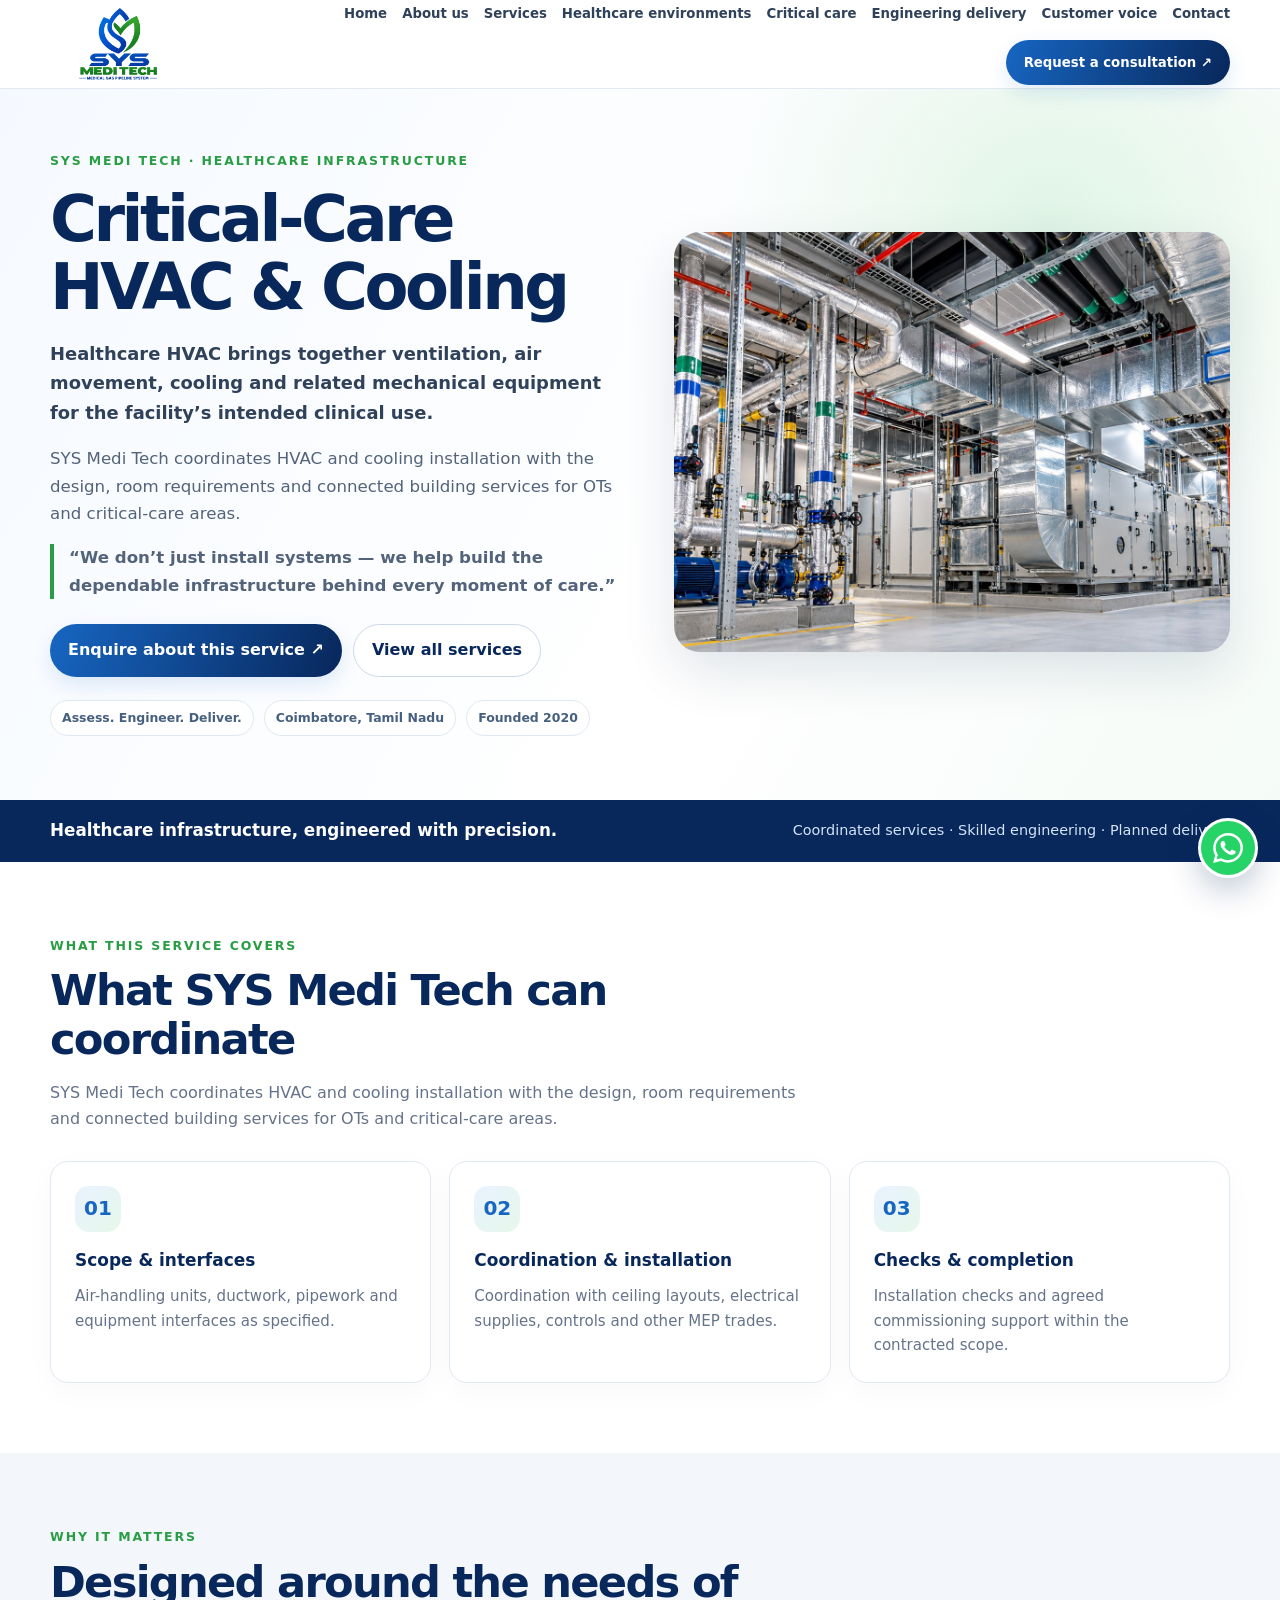
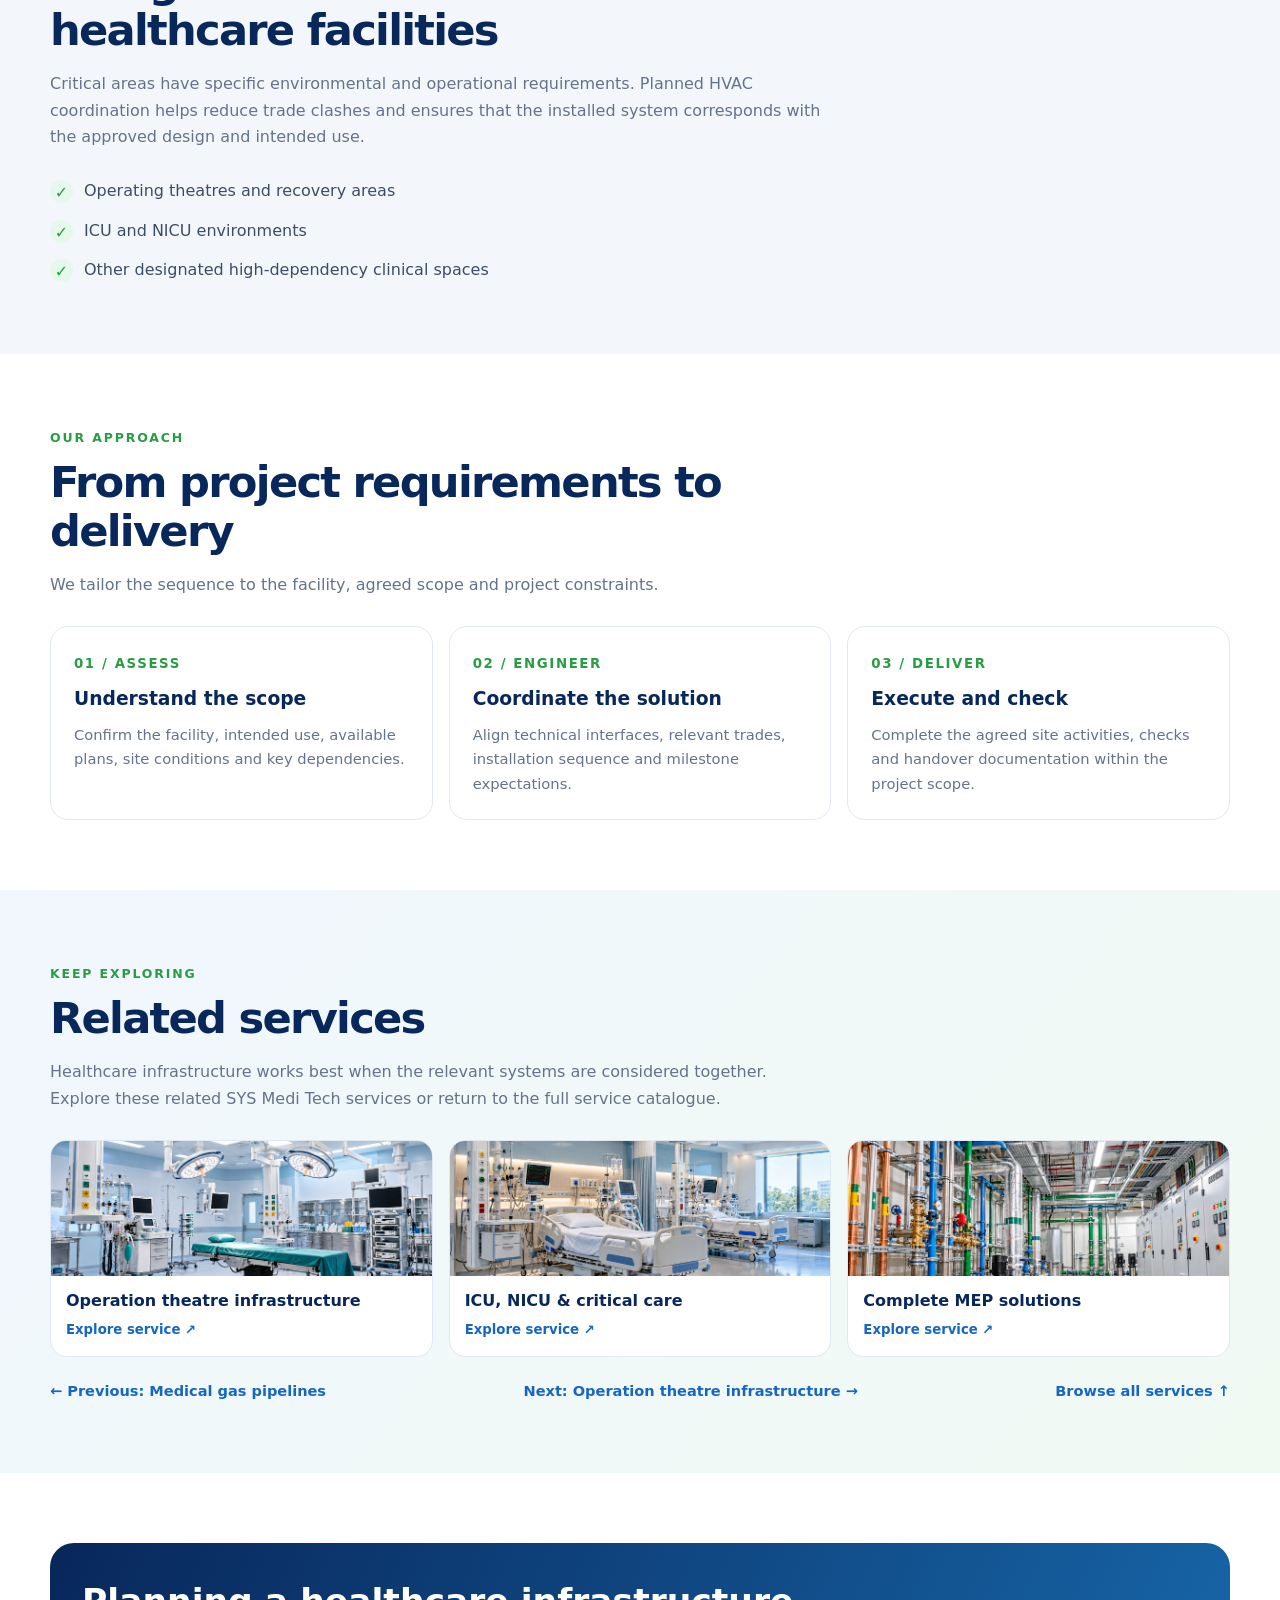
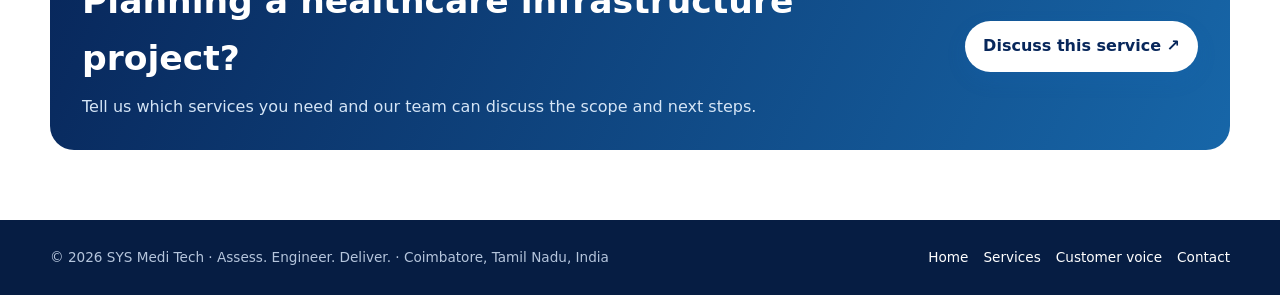
==== critical-care-hvac.html @ a8318d57 "updated the code" ====
<!doctype html>
<html lang="en"><head><meta charset="utf-8"><meta name="viewport" content="width=device-width,initial-scale=1"><meta name="theme-color" content="#08275b"><meta name="description" content="Healthcare HVAC brings together ventilation, air movement, cooling and related mechanical equipment for the facility’s intended clinical use. SYS Medi Tech healthcare infrastructure engineering in Coimbatore, Tamil Nadu."><title>Critical-Care HVAC &amp; Cooling | SYS Medi Tech</title><link rel="stylesheet" href="assets/detail.css"></head><body>
<header class="header"><div class="container nav"><a class="brand" href="index.html#home" aria-label="SYS Medi Tech homepage"><img src="assets/sys-medi-tech-logo.png" alt="SYS Medi Tech — Medical Gas Pipeline System"></a><button class="menu-btn" id="menuBtn" aria-label="Open navigation" aria-expanded="false">☰</button><nav class="navlinks" id="navLinks" aria-label="Main navigation"><a href="index.html#home">Home</a><a href="index.html#about">About us</a><a href="index.html#services">Services</a><a href="healthcare-environments.html">Healthcare environments</a><a href="critical-care.html">Critical care</a><a href="engineering-delivery.html">Engineering delivery</a><a href="index.html#testimonials">Customer voice</a><a href="index.html#contact">Contact</a><a class="btn" href="index.html?service=Critical-Care%20HVAC%20%26%20Cooling#contact">Request a consultation ↗</a></nav></div></header>
<main><section class="hero"><div class="container hero-grid"><div><span class="eyebrow">SYS Medi Tech · Healthcare infrastructure</span><h1>Critical-Care HVAC &amp; Cooling</h1><p class="lead">Healthcare HVAC brings together ventilation, air movement, cooling and related mechanical equipment for the facility’s intended clinical use.</p><p>SYS Medi Tech coordinates HVAC and cooling installation with the design, room requirements and connected building services for OTs and critical-care areas.</p><p class="tagline">“We don’t just install systems — we help build the dependable infrastructure behind every moment of care.”</p><div class="hero-actions"><a class="btn" href="index.html?service=Critical-Care%20HVAC%20%26%20Cooling#contact">Enquire about this service ↗</a><a class="btn alt" href="index.html#services">View all services</a></div><div class="proof-line"><span>Assess. Engineer. Deliver.</span><span>Coimbatore, Tamil Nadu</span><span>Founded 2020</span></div></div><div><img class="hero-photo" src="assets/hvac-plant.jpg" alt="Hospital air-handling equipment, insulated ductwork, colour-coded pipes and utility pumps" fetchpriority="high"></div></div></section>
<div class="stripe"><div class="container stripe-inner"><strong>Healthcare infrastructure, engineered with precision.</strong><span>Coordinated services · Skilled engineering · Planned delivery</span></div></div>
<section><div class="container"><div class="section-head"><span class="eyebrow">What this service covers</span><h2>What SYS Medi Tech can coordinate</h2><p>SYS Medi Tech coordinates HVAC and cooling installation with the design, room requirements and connected building services for OTs and critical-care areas.</p></div><div class="detail-grid"><article class="detail-card"><div class="icon">01</div><h3>Scope &amp; interfaces</h3><p>Air-handling units, ductwork, pipework and equipment interfaces as specified.</p></article><article class="detail-card"><div class="icon">02</div><h3>Coordination &amp; installation</h3><p>Coordination with ceiling layouts, electrical supplies, controls and other MEP trades.</p></article><article class="detail-card"><div class="icon">03</div><h3>Checks &amp; completion</h3><p>Installation checks and agreed commissioning support within the contracted scope.</p></article></div></div></section>
<section class="pale"><div class="container"><div class="section-head"><span class="eyebrow">Why it matters</span><h2>Designed around the needs of healthcare facilities</h2><p>Critical areas have specific environmental and operational requirements. Planned HVAC coordination helps reduce trade clashes and ensures that the installed system corresponds with the approved design and intended use.</p></div><ul class="tick-list"><li>Operating theatres and recovery areas</li><li>ICU and NICU environments</li><li>Other designated high-dependency clinical spaces</li></ul></div></section>
<section><div class="container"><div class="section-head"><span class="eyebrow">Our approach</span><h2>From project requirements to delivery</h2><p>We tailor the sequence to the facility, agreed scope and project constraints.</p></div><div class="steps"><article class="step"><small>01 / ASSESS</small><h3>Understand the scope</h3><p>Confirm the facility, intended use, available plans, site conditions and key dependencies.</p></article><article class="step"><small>02 / ENGINEER</small><h3>Coordinate the solution</h3><p>Align technical interfaces, relevant trades, installation sequence and milestone expectations.</p></article><article class="step"><small>03 / DELIVER</small><h3>Execute and check</h3><p>Complete the agreed site activities, checks and handover documentation within the project scope.</p></article></div></div></section>
<section class="related"><div class="container"><div class="section-head"><span class="eyebrow">Keep exploring</span><h2>Related services</h2><p class="related-intro">Healthcare infrastructure works best when the relevant systems are considered together. Explore these related SYS Medi Tech services or return to the full service catalogue.</p></div><div class="related-grid"><a class="related-card" href="operation-theatre-infrastructure.html"><img src="assets/operating-theatre.jpg" alt="Modern operating theatre with surgical lights, clinical equipment and service pendants" loading="lazy"><div class="related-copy"><strong>Operation theatre infrastructure</strong><span>Explore service ↗</span></div></a><a class="related-card" href="icu-nicu-critical-care.html"><img src="assets/icu-nicu.jpg" alt="Modern intensive care room with beds, monitoring equipment and integrated utility services" loading="lazy"><div class="related-copy"><strong>ICU, NICU &amp; critical care</strong><span>Explore service ↗</span></div></a><a class="related-card" href="mep-solutions.html"><img src="assets/mep-engineering.jpg" alt="Healthcare mechanical electrical and plumbing services with cable trays, panels and pipework" loading="lazy"><div class="related-copy"><strong>Complete MEP solutions</strong><span>Explore service ↗</span></div></a></div><div class="service-pagination"><a href="medical-gas-pipeline.html">← Previous: Medical gas pipelines</a><a href="operation-theatre-infrastructure.html">Next: Operation theatre infrastructure →</a><a href="index.html#services">Browse all services ↑</a></div></div></section>
<section><div class="container"><div class="cta"><div><h2>Planning a healthcare infrastructure project?</h2><p>Tell us which services you need and our team can discuss the scope and next steps.</p></div><a class="btn" href="index.html?service=Critical-Care%20HVAC%20%26%20Cooling#contact">Discuss this service ↗</a></div></div></section></main>
<footer><div class="container footer-inner"><span>© <span id="year"></span> SYS Medi Tech · Assess. Engineer. Deliver. · Coimbatore, Tamil Nadu, India</span><div class="footer-links"><a href="index.html#home">Home</a><a href="index.html#services">Services</a><a href="index.html#testimonials">Customer voice</a><a href="index.html#contact">Contact</a></div></div></footer>
<script>const menuBtn=document.getElementById('menuBtn'),navLinks=document.getElementById('navLinks');menuBtn.addEventListener('click',()=>{const open=navLinks.classList.toggle('open');menuBtn.setAttribute('aria-expanded',String(open));menuBtn.textContent=open?'✕':'☰';});navLinks.querySelectorAll('a').forEach(a=>a.addEventListener('click',()=>{navLinks.classList.remove('open');menuBtn.setAttribute('aria-expanded','false');menuBtn.textContent='☰';}));document.getElementById('year').textContent=new Date().getFullYear();</script>
<a class="whatsapp-float" href="https://wa.me/918870002787?text=Hello%20SYS%20Medi%20Tech%2C%20I%20would%20like%20to%20discuss%20a%20healthcare%20infrastructure%20project." target="_blank" rel="noopener noreferrer" aria-label="Chat with SYS Medi Tech on WhatsApp" title="Chat with SYS Medi Tech"><svg viewBox="0 0 24 24" aria-hidden="true"><path d="M20.52 3.48A11.82 11.82 0 0 0 12.06 0C5.5 0 .16 5.34.16 11.9c0 2.1.55 4.14 1.59 5.95L.06 24l6.34-1.66a11.9 11.9 0 0 0 5.66 1.44h.01c6.55 0 11.89-5.33 11.89-11.89a11.82 11.82 0 0 0-3.44-8.41ZM12.06 21.7h-.01a9.88 9.88 0 0 1-5.03-1.38l-.36-.21-3.76.98 1-3.66-.24-.37a9.85 9.85 0 0 1-1.51-5.26c0-5.46 4.44-9.9 9.91-9.9 2.64 0 5.12 1.03 6.99 2.9a9.85 9.85 0 0 1 2.89 7c0 5.45-4.44 9.9-9.88 9.9Zm5.43-7.41c-.3-.15-1.76-.87-2.03-.97-.27-.1-.47-.15-.67.15-.2.3-.77.97-.94 1.17-.18.2-.35.22-.65.07-.3-.15-1.25-.46-2.39-1.47-.88-.79-1.48-1.76-1.65-2.06-.18-.3-.02-.46.13-.61.13-.13.3-.35.45-.52.15-.18.2-.3.3-.5.1-.2.05-.37-.02-.52-.08-.15-.67-1.61-.92-2.21-.24-.58-.49-.5-.67-.51l-.57-.01c-.2 0-.52.07-.79.37-.28.3-1.04 1.02-1.04 2.48s1.06 2.88 1.21 3.08c.15.2 2.1 3.2 5.08 4.49.71.3 1.26.49 1.69.62.71.23 1.36.2 1.87.12.57-.08 1.76-.72 2.01-1.41.25-.7.25-1.29.17-1.41-.08-.13-.27-.2-.57-.35Z"/></svg><span class="whatsapp-tooltip">Chat on WhatsApp</span></a>
<script src="assets/site-config.js"></script>
</body></html>
---- assets/detail.css ----
:root{--navy:#08275b;--blue:#1766c2;--green:#299d43;--ink:#12213a;--muted:#65738a;--pale:#f3f7fc;--line:#e0e8f1;--shadow:0 20px 52px rgba(10,38,82,.12)}*{box-sizing:border-box}html{scroll-behavior:smooth;scroll-padding-top:96px}body{margin:0;font-family:Inter,ui-sans-serif,system-ui,-apple-system,BlinkMacSystemFont,"Segoe UI",sans-serif;color:var(--ink);line-height:1.65;background:#fff}a{color:inherit;text-decoration:none}img{max-width:100%;display:block}.container{width:min(1180px,calc(100% - 40px));margin:auto}.header{position:sticky;top:0;z-index:50;background:rgba(255,255,255,.95);backdrop-filter:blur(14px);border-bottom:1px solid rgba(224,232,241,.92)}.nav{display:flex;align-items:center;justify-content:space-between;min-height:88px;gap:22px}.brand img{width:150px;height:76px;object-fit:contain}.navlinks{display:flex;align-items:center;justify-content:flex-end;gap:15px;flex-wrap:wrap;font-size:.83rem;font-weight:750;color:#30415a}.navlinks a:hover,.navlinks a[aria-current=page]{color:var(--blue)}.btn{display:inline-flex;align-items:center;justify-content:center;gap:8px;border-radius:999px;padding:12px 18px;font-weight:800;background:linear-gradient(110deg,var(--blue),var(--navy));color:white;box-shadow:0 8px 20px #1766c222;transition:transform .2s}.btn:hover{transform:translateY(-2px)}.btn.alt{background:#fff;border:1px solid #cbd8e8;color:var(--navy);box-shadow:none}.menu-btn{display:none;background:#edf4fc;border:0;border-radius:10px;padding:9px 12px;color:var(--navy);font-size:1.2rem}.eyebrow{font-size:.78rem;letter-spacing:.15em;text-transform:uppercase;color:var(--green);font-weight:900}.hero{background:radial-gradient(circle at 82% 20%,#dff4e5 0,transparent 28%),linear-gradient(120deg,#f5f9ff,#fff 60%,#f5fbf7);padding:58px 0 64px}.hero-grid{display:grid;grid-template-columns:1.02fr .98fr;gap:46px;align-items:center}.hero h1{font-size:clamp(2.6rem,5vw,4.2rem);line-height:1.05;letter-spacing:-.055em;color:var(--navy);margin:13px 0 18px}.hero p{color:#53637a;font-size:1.04rem}.hero .lead{font-size:1.12rem;color:#30415a;font-weight:750}.hero-photo{width:100%;height:420px;object-fit:cover;border-radius:26px;box-shadow:var(--shadow);background:#e8f1f8}.hero-actions{display:flex;flex-wrap:wrap;gap:11px;margin:25px 0 0}.proof-line{display:flex;gap:10px;flex-wrap:wrap;margin-top:23px}.proof-line span{font-size:.78rem;font-weight:750;color:#46607f;background:#fff;border:1px solid var(--line);border-radius:999px;padding:7px 11px}.stripe{background:var(--navy);color:white;padding:17px 0}.stripe-inner{display:flex;justify-content:space-between;gap:25px;align-items:center}.stripe strong{font-size:1.05rem}.stripe span{color:#d3e4f7;font-size:.9rem}.tagline{margin:0;font-size:1.04rem;font-weight:800;color:var(--navy);padding-left:15px;border-left:4px solid var(--green)}section{padding:70px 0}.pale{background:var(--pale)}.section-head{max-width:780px;margin-bottom:28px}.section-head h2{font-size:clamp(1.8rem,3.4vw,2.7rem);line-height:1.13;letter-spacing:-.04em;color:var(--navy);margin:8px 0 13px}.section-head p{color:var(--muted);font-size:1rem}.detail-grid{display:grid;grid-template-columns:repeat(3,minmax(0,1fr));gap:18px}.detail-card{background:white;border:1px solid var(--line);border-radius:18px;padding:24px;box-shadow:0 8px 30px #08275b08}.detail-card h3{color:var(--navy);margin:0 0 9px;font-size:1.06rem}.detail-card p{color:var(--muted);font-size:.94rem;margin:0}.icon{width:46px;height:46px;border-radius:14px;display:grid;place-items:center;background:linear-gradient(135deg,#e9f2ff,#e6f8eb);color:var(--blue);font-weight:900;font-size:1.25rem;margin-bottom:15px}.tick-list{list-style:none;padding:0;margin:0;display:grid;gap:13px}.tick-list li{display:flex;gap:11px;align-items:flex-start;color:#3c4d65}.tick-list li:before{content:'✓';display:grid;place-items:center;width:23px;height:23px;flex:0 0 23px;border-radius:50%;background:#e6f7eb;color:var(--green);font-weight:900;margin-top:2px}.steps{display:grid;grid-template-columns:repeat(3,minmax(0,1fr));gap:16px}.step{border-radius:18px;padding:23px;background:white;border:1px solid var(--line)}.step small{letter-spacing:.12em;font-weight:900;color:var(--green)}.step h3{color:var(--navy);margin:8px 0}.step p{color:var(--muted);margin:0;font-size:.92rem}.related{background:linear-gradient(130deg,#f1f7fe,#f0faf3)}.related-grid{display:grid;grid-template-columns:repeat(3,minmax(0,1fr));gap:16px}.related-card{display:flex;flex-direction:column;background:white;border:1px solid var(--line);border-radius:16px;overflow:hidden;transition:transform .18s,box-shadow .18s}.related-card:hover{transform:translateY(-3px);box-shadow:var(--shadow)}.related-card img{width:100%;height:135px;object-fit:cover}.related-copy{padding:15px}.related-copy strong{display:block;color:var(--navy);line-height:1.3}.related-copy span{display:block;color:var(--blue);font-size:.83rem;font-weight:850;margin-top:7px}.service-pagination{display:flex;justify-content:space-between;align-items:center;gap:15px;margin-top:22px}.service-pagination a{font-weight:800;color:var(--blue);font-size:.91rem}.cta{background:linear-gradient(115deg,var(--navy),#1766a8);border-radius:24px;padding:30px 32px;color:white;display:flex;align-items:center;justify-content:space-between;gap:25px}.cta h2{margin:0 0 7px;color:white;font-size:clamp(1.45rem,2.7vw,2.2rem)}.cta p{margin:0;color:#d5e5f6}.cta .btn{background:white;color:var(--navy);white-space:nowrap}footer{background:#061d43;color:#b5c5dc;padding:26px 0;font-size:.85rem}.footer-inner{display:flex;justify-content:space-between;align-items:center;gap:20px}.footer-links{display:flex;gap:15px;flex-wrap:wrap}.footer-links a{color:#fff}.footer-links a:hover{color:#9ee5ae}.back-link{color:var(--blue);font-weight:800;display:inline-flex;margin-top:15px}.related-intro{max-width:760px;color:var(--muted)}@media(max-width:1050px){.navlinks{gap:10px;font-size:.79rem}.brand img{width:130px}.nav{gap:14px}}@media(max-width:820px){.nav{min-height:78px}.brand img{width:118px;height:63px}.menu-btn{display:block}.navlinks{display:none;position:absolute;top:calc(100% + 6px);left:15px;right:15px;padding:17px;background:white;border:1px solid var(--line);border-radius:16px;box-shadow:var(--shadow);flex-direction:column;align-items:stretch;gap:13px}.navlinks.open{display:flex}.navlinks .btn{width:100%}.hero{padding:43px 0}.hero-grid{grid-template-columns:1fr;gap:28px}.hero-photo{height:330px}.detail-grid,.steps{grid-template-columns:1fr 1fr}.related-grid{grid-template-columns:1fr 1fr}.stripe-inner{align-items:flex-start;flex-direction:column;gap:5px}.cta{align-items:flex-start;flex-direction:column}.footer-inner{align-items:flex-start;flex-direction:column}}@media(max-width:560px){.container{width:calc(100% - 30px)}section{padding:52px 0}.hero h1{font-size:2.55rem}.hero-photo{height:245px}.detail-grid,.steps,.related-grid{grid-template-columns:1fr}.service-pagination{align-items:flex-start;flex-direction:column}.cta{padding:24px}}


/* Shared floating contact and alignment refinements, consistent with the homepage theme. */
.whatsapp-float{position:fixed;right:22px;bottom:22px;z-index:1000;width:60px;height:60px;border-radius:50%;display:flex;align-items:center;justify-content:center;background:#25D366;color:#fff;box-shadow:0 12px 32px rgba(8,39,91,.25);border:3px solid #fff;transition:transform .18s,box-shadow .18s}
.whatsapp-float:hover,.whatsapp-float:focus-visible{transform:translateY(-3px);box-shadow:0 16px 36px rgba(8,39,91,.3)}
.whatsapp-float svg{width:30px;height:30px;display:block;fill:currentColor}
.whatsapp-tooltip{position:absolute;right:72px;white-space:nowrap;background:#08275b;color:#fff;border-radius:9px;padding:8px 11px;font-size:.78rem;font-weight:750;opacity:0;pointer-events:none;transform:translateX(5px);transition:opacity .18s,transform .18s}
.whatsapp-float:hover .whatsapp-tooltip,.whatsapp-float:focus-visible .whatsapp-tooltip{opacity:1;transform:translateX(0)}
@media(max-width:560px){.whatsapp-float{width:56px;height:56px;right:16px;bottom:18px}.whatsapp-float svg{width:27px;height:27px}}
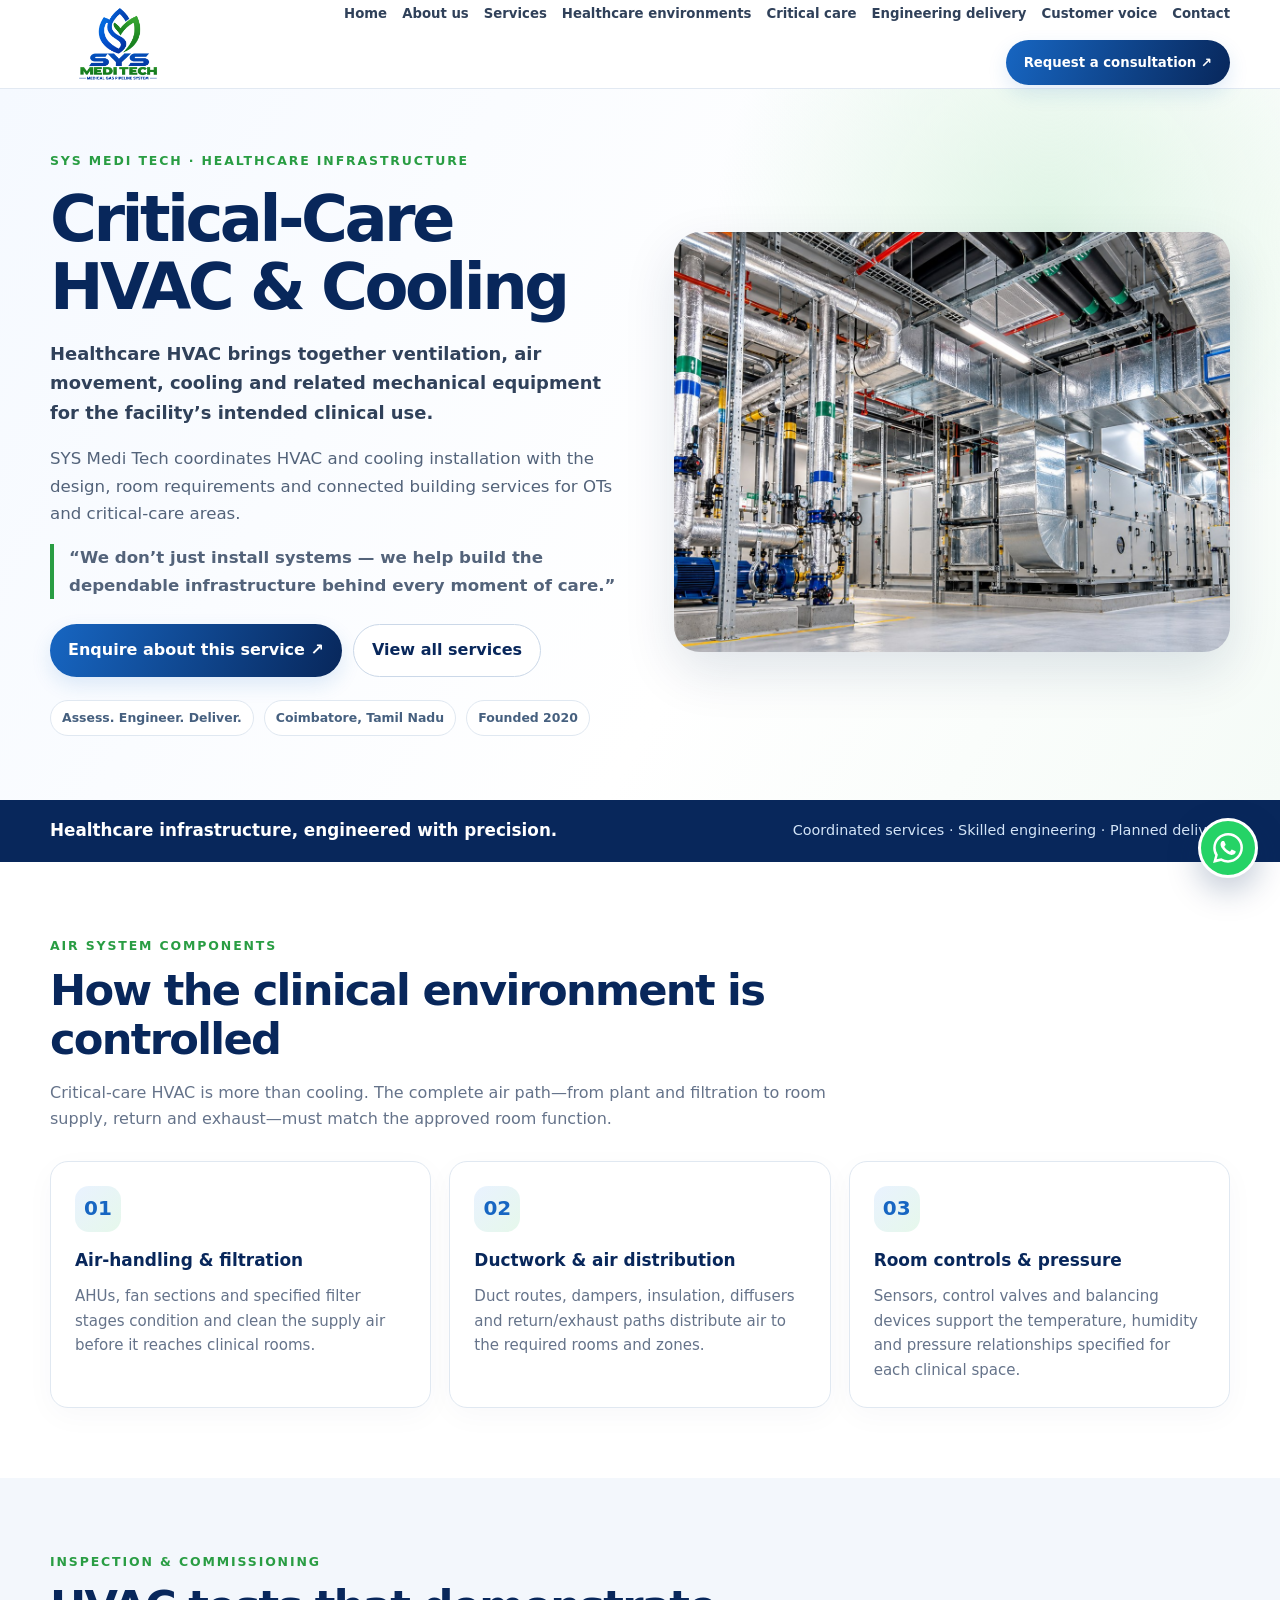
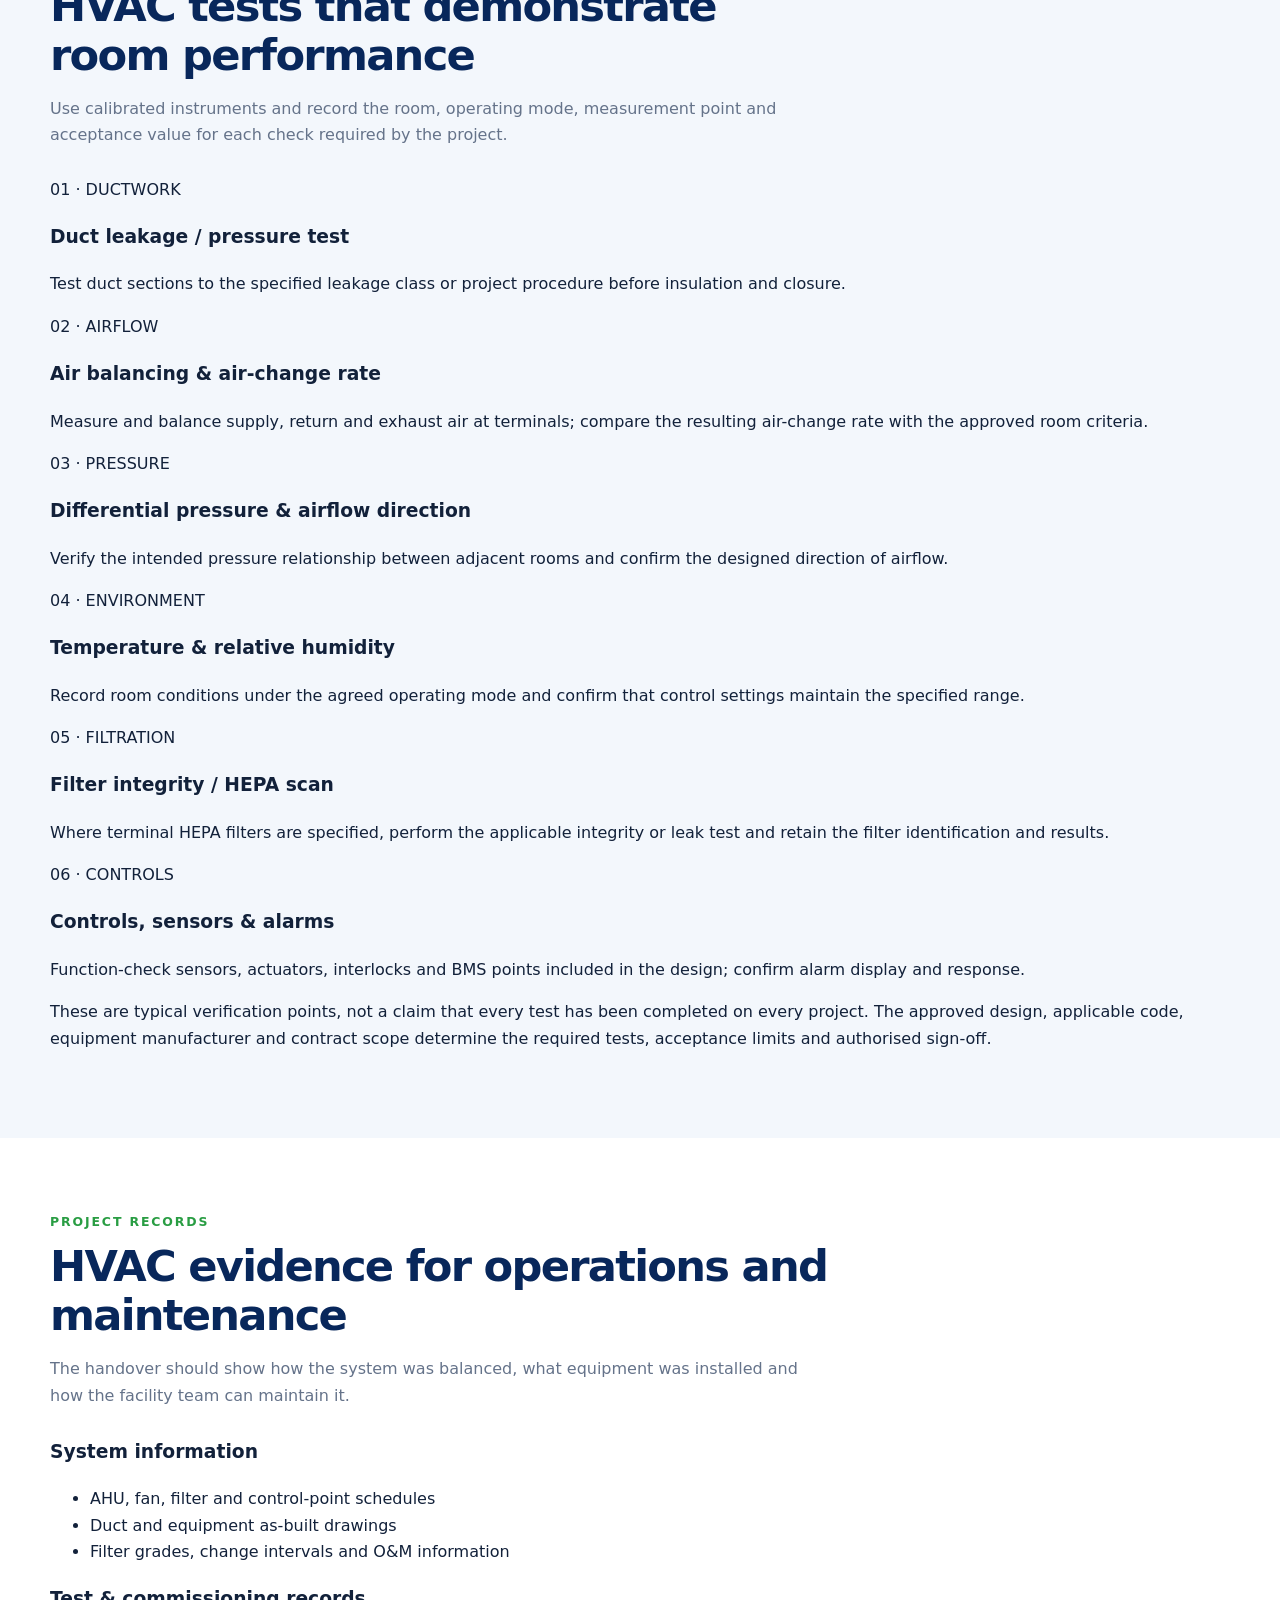
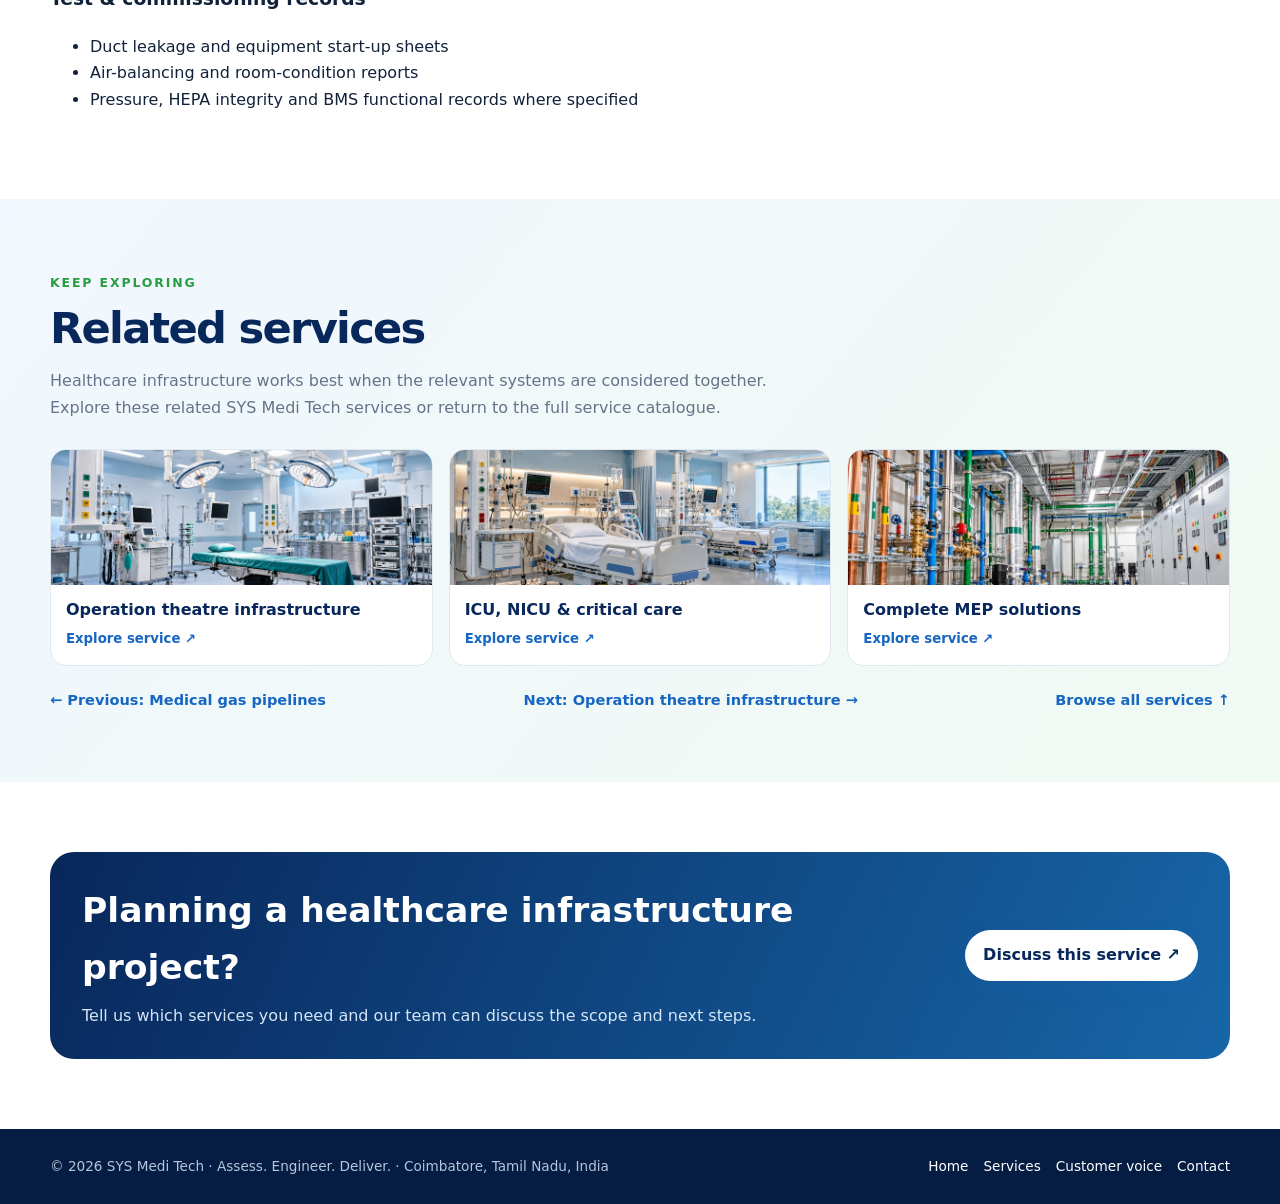
==== commit b7895bb3: "Make critical-care-hvac page content-specific" ====
--- a/critical-care-hvac.html
+++ b/critical-care-hvac.html
@@ -3,9 +3,9 @@
 <header class="header"><div class="container nav"><a class="brand" href="index.html#home" aria-label="SYS Medi Tech homepage"><img src="assets/sys-medi-tech-logo.png" alt="SYS Medi Tech — Medical Gas Pipeline System"></a><button class="menu-btn" id="menuBtn" aria-label="Open navigation" aria-expanded="false">☰</button><nav class="navlinks" id="navLinks" aria-label="Main navigation"><a href="index.html#home">Home</a><a href="index.html#about">About us</a><a href="index.html#services">Services</a><a href="healthcare-environments.html">Healthcare environments</a><a href="critical-care.html">Critical care</a><a href="engineering-delivery.html">Engineering delivery</a><a href="index.html#testimonials">Customer voice</a><a href="index.html#contact">Contact</a><a class="btn" href="index.html?service=Critical-Care%20HVAC%20%26%20Cooling#contact">Request a consultation ↗</a></nav></div></header>
 <main><section class="hero"><div class="container hero-grid"><div><span class="eyebrow">SYS Medi Tech · Healthcare infrastructure</span><h1>Critical-Care HVAC &amp; Cooling</h1><p class="lead">Healthcare HVAC brings together ventilation, air movement, cooling and related mechanical equipment for the facility’s intended clinical use.</p><p>SYS Medi Tech coordinates HVAC and cooling installation with the design, room requirements and connected building services for OTs and critical-care areas.</p><p class="tagline">“We don’t just install systems — we help build the dependable infrastructure behind every moment of care.”</p><div class="hero-actions"><a class="btn" href="index.html?service=Critical-Care%20HVAC%20%26%20Cooling#contact">Enquire about this service ↗</a><a class="btn alt" href="index.html#services">View all services</a></div><div class="proof-line"><span>Assess. Engineer. Deliver.</span><span>Coimbatore, Tamil Nadu</span><span>Founded 2020</span></div></div><div><img class="hero-photo" src="assets/hvac-plant.jpg" alt="Hospital air-handling equipment, insulated ductwork, colour-coded pipes and utility pumps" fetchpriority="high"></div></div></section>
 <div class="stripe"><div class="container stripe-inner"><strong>Healthcare infrastructure, engineered with precision.</strong><span>Coordinated services · Skilled engineering · Planned delivery</span></div></div>
-<section><div class="container"><div class="section-head"><span class="eyebrow">What this service covers</span><h2>What SYS Medi Tech can coordinate</h2><p>SYS Medi Tech coordinates HVAC and cooling installation with the design, room requirements and connected building services for OTs and critical-care areas.</p></div><div class="detail-grid"><article class="detail-card"><div class="icon">01</div><h3>Scope &amp; interfaces</h3><p>Air-handling units, ductwork, pipework and equipment interfaces as specified.</p></article><article class="detail-card"><div class="icon">02</div><h3>Coordination &amp; installation</h3><p>Coordination with ceiling layouts, electrical supplies, controls and other MEP trades.</p></article><article class="detail-card"><div class="icon">03</div><h3>Checks &amp; completion</h3><p>Installation checks and agreed commissioning support within the contracted scope.</p></article></div></div></section>
-<section class="pale"><div class="container"><div class="section-head"><span class="eyebrow">Why it matters</span><h2>Designed around the needs of healthcare facilities</h2><p>Critical areas have specific environmental and operational requirements. Planned HVAC coordination helps reduce trade clashes and ensures that the installed system corresponds with the approved design and intended use.</p></div><ul class="tick-list"><li>Operating theatres and recovery areas</li><li>ICU and NICU environments</li><li>Other designated high-dependency clinical spaces</li></ul></div></section>
-<section><div class="container"><div class="section-head"><span class="eyebrow">Our approach</span><h2>From project requirements to delivery</h2><p>We tailor the sequence to the facility, agreed scope and project constraints.</p></div><div class="steps"><article class="step"><small>01 / ASSESS</small><h3>Understand the scope</h3><p>Confirm the facility, intended use, available plans, site conditions and key dependencies.</p></article><article class="step"><small>02 / ENGINEER</small><h3>Coordinate the solution</h3><p>Align technical interfaces, relevant trades, installation sequence and milestone expectations.</p></article><article class="step"><small>03 / DELIVER</small><h3>Execute and check</h3><p>Complete the agreed site activities, checks and handover documentation within the project scope.</p></article></div></div></section>
+<section><div class="container"><div class="section-head"><span class="eyebrow">Air system components</span><h2>How the clinical environment is controlled</h2><p>Critical-care HVAC is more than cooling. The complete air path—from plant and filtration to room supply, return and exhaust—must match the approved room function.</p></div><div class="detail-grid"><article class="detail-card"><div class="icon">01</div><h3>Air-handling &amp; filtration</h3><p>AHUs, fan sections and specified filter stages condition and clean the supply air before it reaches clinical rooms.</p></article><article class="detail-card"><div class="icon">02</div><h3>Ductwork &amp; air distribution</h3><p>Duct routes, dampers, insulation, diffusers and return/exhaust paths distribute air to the required rooms and zones.</p></article><article class="detail-card"><div class="icon">03</div><h3>Room controls &amp; pressure</h3><p>Sensors, control valves and balancing devices support the temperature, humidity and pressure relationships specified for each clinical space.</p></article></div></div></section>
+<section class="pale"><div class="container"><div class="section-head"><span class="eyebrow">Inspection &amp; commissioning</span><h2>HVAC tests that demonstrate room performance</h2><p>Use calibrated instruments and record the room, operating mode, measurement point and acceptance value for each check required by the project.</p></div><div class="test-grid"><article class="test-card"><span class="test-type">01 · DUCTWORK</span><h3>Duct leakage / pressure test</h3><p>Test duct sections to the specified leakage class or project procedure before insulation and closure.</p></article><article class="test-card"><span class="test-type">02 · AIRFLOW</span><h3>Air balancing &amp; air-change rate</h3><p>Measure and balance supply, return and exhaust air at terminals; compare the resulting air-change rate with the approved room criteria.</p></article><article class="test-card"><span class="test-type">03 · PRESSURE</span><h3>Differential pressure &amp; airflow direction</h3><p>Verify the intended pressure relationship between adjacent rooms and confirm the designed direction of airflow.</p></article><article class="test-card"><span class="test-type">04 · ENVIRONMENT</span><h3>Temperature &amp; relative humidity</h3><p>Record room conditions under the agreed operating mode and confirm that control settings maintain the specified range.</p></article><article class="test-card"><span class="test-type">05 · FILTRATION</span><h3>Filter integrity / HEPA scan</h3><p>Where terminal HEPA filters are specified, perform the applicable integrity or leak test and retain the filter identification and results.</p></article><article class="test-card"><span class="test-type">06 · CONTROLS</span><h3>Controls, sensors &amp; alarms</h3><p>Function-check sensors, actuators, interlocks and BMS points included in the design; confirm alarm display and response.</p></article></div><p class="test-disclaimer">These are typical verification points, not a claim that every test has been completed on every project. The approved design, applicable code, equipment manufacturer and contract scope determine the required tests, acceptance limits and authorised sign-off.</p></div></section>
+<section><div class="container"><div class="section-head"><span class="eyebrow">Project records</span><h2>HVAC evidence for operations and maintenance</h2><p>The handover should show how the system was balanced, what equipment was installed and how the facility team can maintain it.</p></div><div class="handover-grid"><article class="handover-card"><h3>System information</h3><ul><li>AHU, fan, filter and control-point schedules</li><li>Duct and equipment as-built drawings</li><li>Filter grades, change intervals and O&amp;M information</li></ul></article><article class="handover-card"><h3>Test &amp; commissioning records</h3><ul><li>Duct leakage and equipment start-up sheets</li><li>Air-balancing and room-condition reports</li><li>Pressure, HEPA integrity and BMS functional records where specified</li></ul></article></div></div></section>
 <section class="related"><div class="container"><div class="section-head"><span class="eyebrow">Keep exploring</span><h2>Related services</h2><p class="related-intro">Healthcare infrastructure works best when the relevant systems are considered together. Explore these related SYS Medi Tech services or return to the full service catalogue.</p></div><div class="related-grid"><a class="related-card" href="operation-theatre-infrastructure.html"><img src="assets/operating-theatre.jpg" alt="Modern operating theatre with surgical lights, clinical equipment and service pendants" loading="lazy"><div class="related-copy"><strong>Operation theatre infrastructure</strong><span>Explore service ↗</span></div></a><a class="related-card" href="icu-nicu-critical-care.html"><img src="assets/icu-nicu.jpg" alt="Modern intensive care room with beds, monitoring equipment and integrated utility services" loading="lazy"><div class="related-copy"><strong>ICU, NICU &amp; critical care</strong><span>Explore service ↗</span></div></a><a class="related-card" href="mep-solutions.html"><img src="assets/mep-engineering.jpg" alt="Healthcare mechanical electrical and plumbing services with cable trays, panels and pipework" loading="lazy"><div class="related-copy"><strong>Complete MEP solutions</strong><span>Explore service ↗</span></div></a></div><div class="service-pagination"><a href="medical-gas-pipeline.html">← Previous: Medical gas pipelines</a><a href="operation-theatre-infrastructure.html">Next: Operation theatre infrastructure →</a><a href="index.html#services">Browse all services ↑</a></div></div></section>
 <section><div class="container"><div class="cta"><div><h2>Planning a healthcare infrastructure project?</h2><p>Tell us which services you need and our team can discuss the scope and next steps.</p></div><a class="btn" href="index.html?service=Critical-Care%20HVAC%20%26%20Cooling#contact">Discuss this service ↗</a></div></div></section></main>
 <footer><div class="container footer-inner"><span>© <span id="year"></span> SYS Medi Tech · Assess. Engineer. Deliver. · Coimbatore, Tamil Nadu, India</span><div class="footer-links"><a href="index.html#home">Home</a><a href="index.html#services">Services</a><a href="index.html#testimonials">Customer voice</a><a href="index.html#contact">Contact</a></div></div></footer>
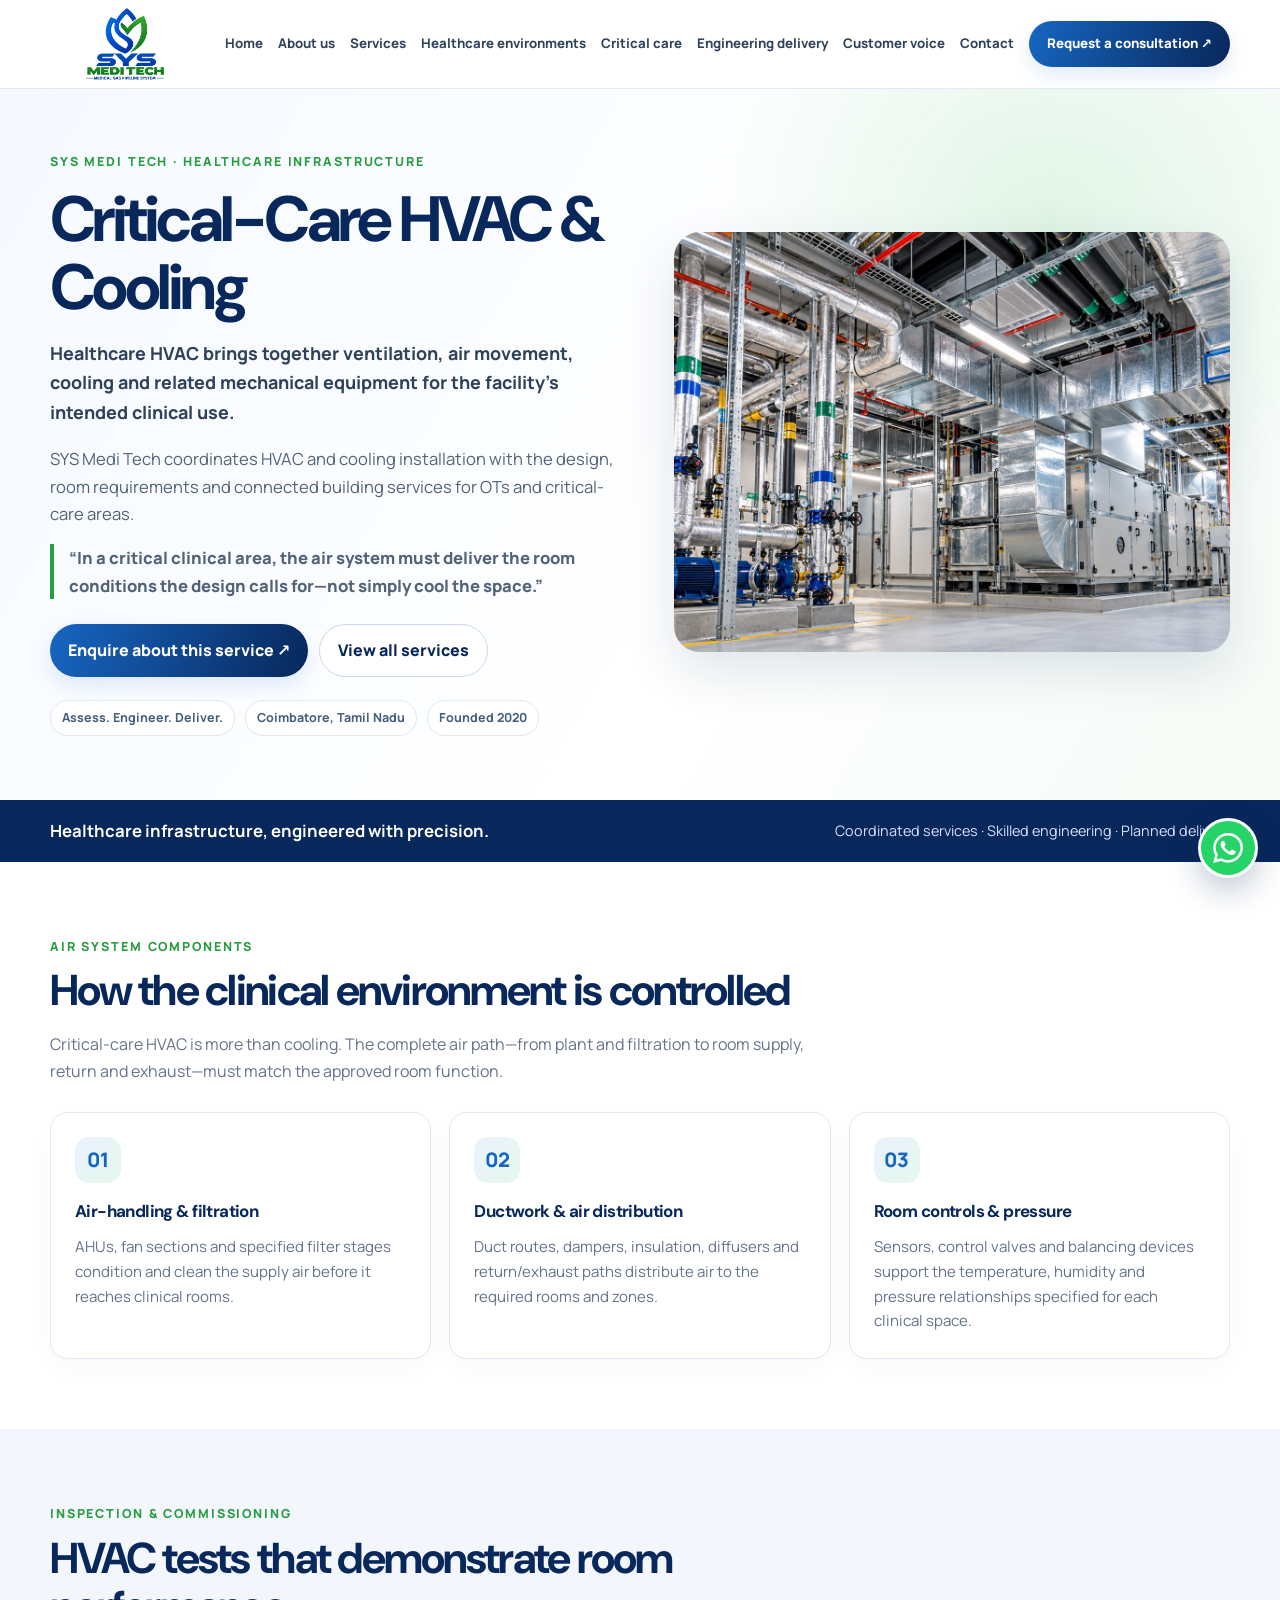
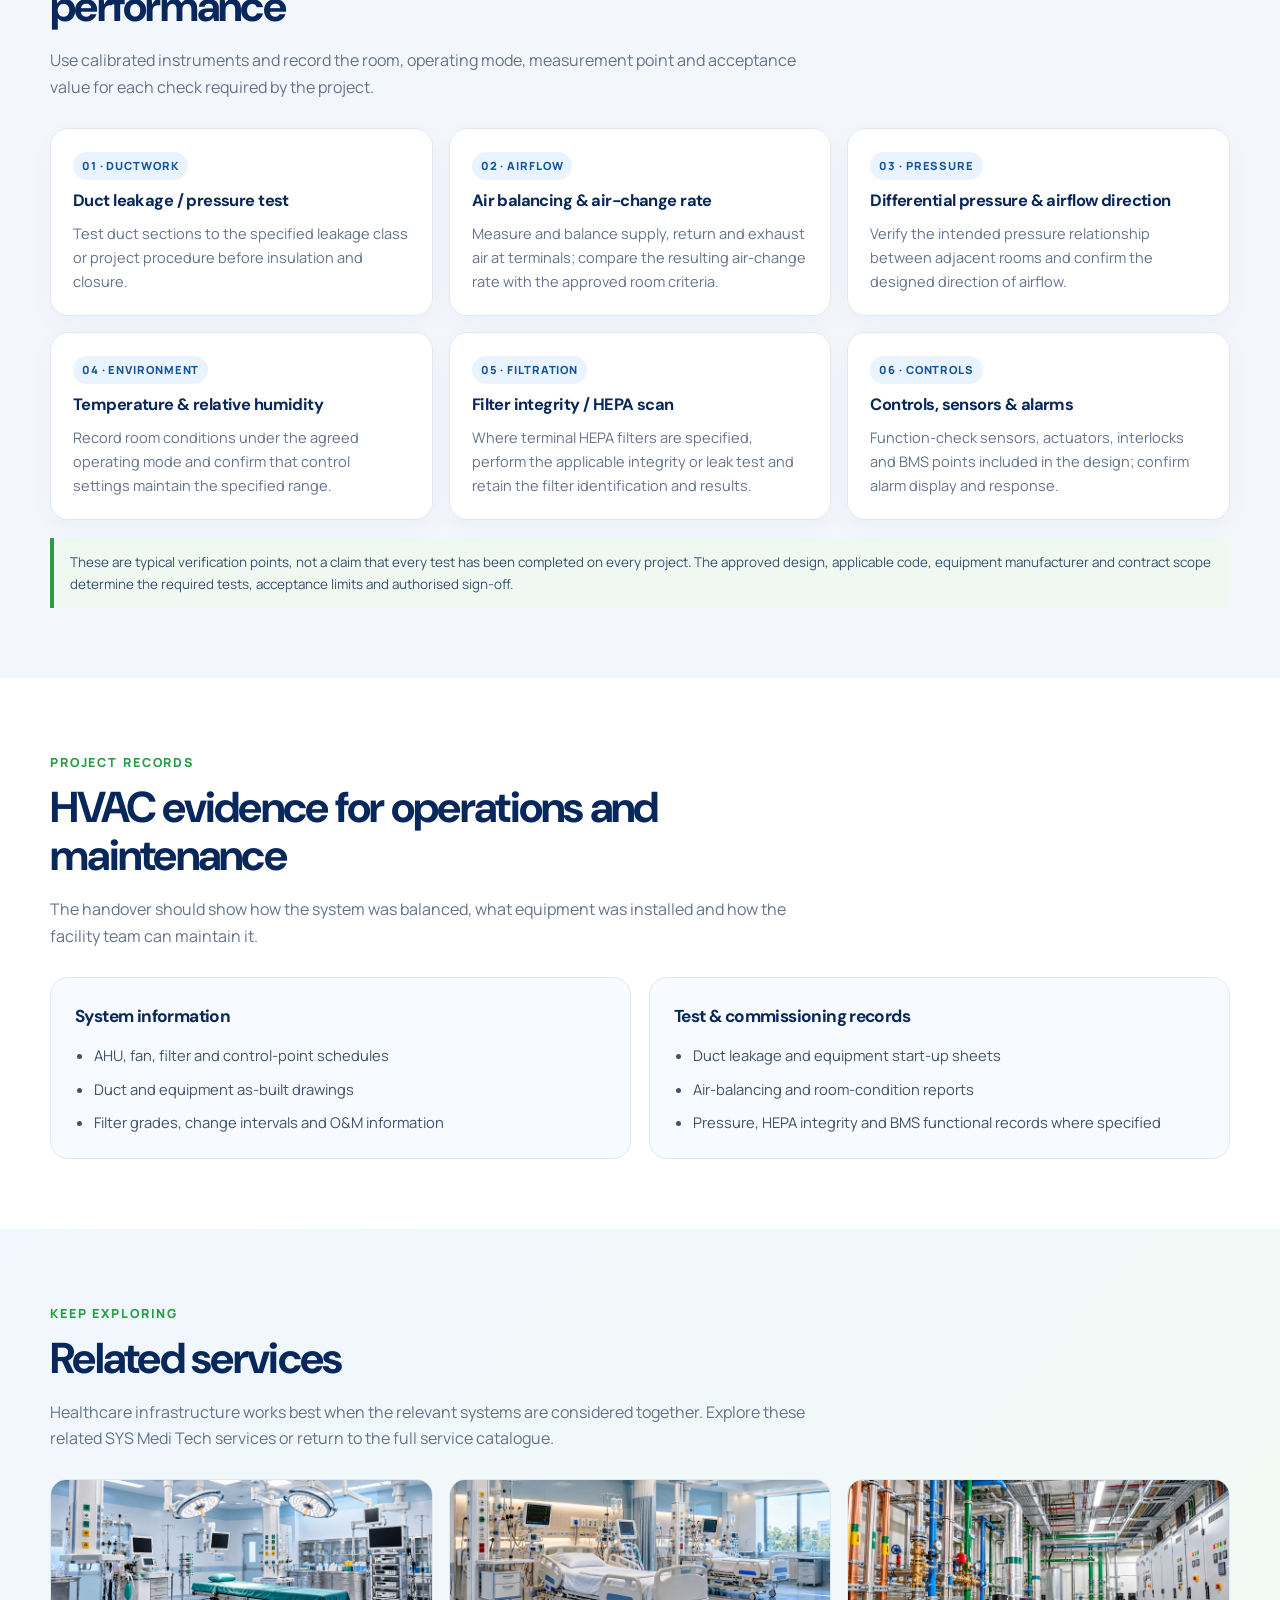
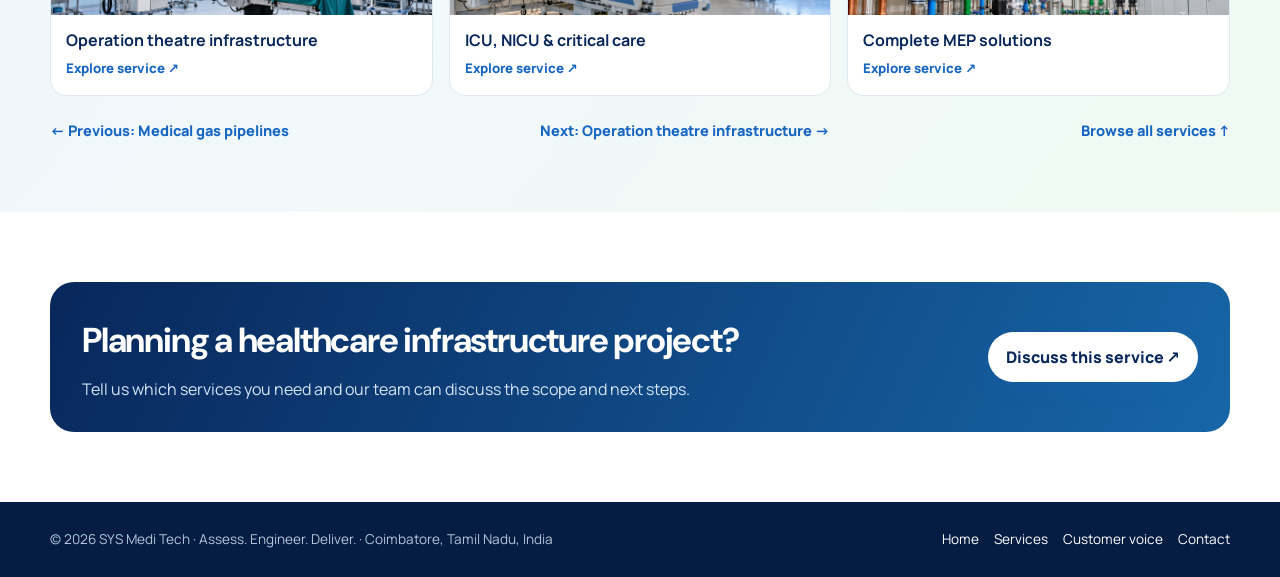
==== commit 1e05be10: "Use page-specific service statement" ====
--- a/critical-care-hvac.html
+++ b/critical-care-hvac.html
@@ -1,7 +1,7 @@
 <!doctype html>
 <html lang="en"><head><meta charset="utf-8"><meta name="viewport" content="width=device-width,initial-scale=1"><meta name="theme-color" content="#08275b"><meta name="description" content="Healthcare HVAC brings together ventilation, air movement, cooling and related mechanical equipment for the facility’s intended clinical use. SYS Medi Tech healthcare infrastructure engineering in Coimbatore, Tamil Nadu."><title>Critical-Care HVAC &amp; Cooling | SYS Medi Tech</title><link rel="stylesheet" href="assets/detail.css"></head><body>
 <header class="header"><div class="container nav"><a class="brand" href="index.html#home" aria-label="SYS Medi Tech homepage"><img src="assets/sys-medi-tech-logo.png" alt="SYS Medi Tech — Medical Gas Pipeline System"></a><button class="menu-btn" id="menuBtn" aria-label="Open navigation" aria-expanded="false">☰</button><nav class="navlinks" id="navLinks" aria-label="Main navigation"><a href="index.html#home">Home</a><a href="index.html#about">About us</a><a href="index.html#services">Services</a><a href="healthcare-environments.html">Healthcare environments</a><a href="critical-care.html">Critical care</a><a href="engineering-delivery.html">Engineering delivery</a><a href="index.html#testimonials">Customer voice</a><a href="index.html#contact">Contact</a><a class="btn" href="index.html?service=Critical-Care%20HVAC%20%26%20Cooling#contact">Request a consultation ↗</a></nav></div></header>
-<main><section class="hero"><div class="container hero-grid"><div><span class="eyebrow">SYS Medi Tech · Healthcare infrastructure</span><h1>Critical-Care HVAC &amp; Cooling</h1><p class="lead">Healthcare HVAC brings together ventilation, air movement, cooling and related mechanical equipment for the facility’s intended clinical use.</p><p>SYS Medi Tech coordinates HVAC and cooling installation with the design, room requirements and connected building services for OTs and critical-care areas.</p><p class="tagline">“We don’t just install systems — we help build the dependable infrastructure behind every moment of care.”</p><div class="hero-actions"><a class="btn" href="index.html?service=Critical-Care%20HVAC%20%26%20Cooling#contact">Enquire about this service ↗</a><a class="btn alt" href="index.html#services">View all services</a></div><div class="proof-line"><span>Assess. Engineer. Deliver.</span><span>Coimbatore, Tamil Nadu</span><span>Founded 2020</span></div></div><div><img class="hero-photo" src="assets/hvac-plant.jpg" alt="Hospital air-handling equipment, insulated ductwork, colour-coded pipes and utility pumps" fetchpriority="high"></div></div></section>
+<main><section class="hero"><div class="container hero-grid"><div><span class="eyebrow">SYS Medi Tech · Healthcare infrastructure</span><h1>Critical-Care HVAC &amp; Cooling</h1><p class="lead">Healthcare HVAC brings together ventilation, air movement, cooling and related mechanical equipment for the facility’s intended clinical use.</p><p>SYS Medi Tech coordinates HVAC and cooling installation with the design, room requirements and connected building services for OTs and critical-care areas.</p><p class="tagline">“In a critical clinical area, the air system must deliver the room conditions the design calls for—not simply cool the space.”</p><div class="hero-actions"><a class="btn" href="index.html?service=Critical-Care%20HVAC%20%26%20Cooling#contact">Enquire about this service ↗</a><a class="btn alt" href="index.html#services">View all services</a></div><div class="proof-line"><span>Assess. Engineer. Deliver.</span><span>Coimbatore, Tamil Nadu</span><span>Founded 2020</span></div></div><div><img class="hero-photo" src="assets/hvac-plant.jpg" alt="Hospital air-handling equipment, insulated ductwork, colour-coded pipes and utility pumps" fetchpriority="high"></div></div></section>
 <div class="stripe"><div class="container stripe-inner"><strong>Healthcare infrastructure, engineered with precision.</strong><span>Coordinated services · Skilled engineering · Planned delivery</span></div></div>
 <section><div class="container"><div class="section-head"><span class="eyebrow">Air system components</span><h2>How the clinical environment is controlled</h2><p>Critical-care HVAC is more than cooling. The complete air path—from plant and filtration to room supply, return and exhaust—must match the approved room function.</p></div><div class="detail-grid"><article class="detail-card"><div class="icon">01</div><h3>Air-handling &amp; filtration</h3><p>AHUs, fan sections and specified filter stages condition and clean the supply air before it reaches clinical rooms.</p></article><article class="detail-card"><div class="icon">02</div><h3>Ductwork &amp; air distribution</h3><p>Duct routes, dampers, insulation, diffusers and return/exhaust paths distribute air to the required rooms and zones.</p></article><article class="detail-card"><div class="icon">03</div><h3>Room controls &amp; pressure</h3><p>Sensors, control valves and balancing devices support the temperature, humidity and pressure relationships specified for each clinical space.</p></article></div></div></section>
 <section class="pale"><div class="container"><div class="section-head"><span class="eyebrow">Inspection &amp; commissioning</span><h2>HVAC tests that demonstrate room performance</h2><p>Use calibrated instruments and record the room, operating mode, measurement point and acceptance value for each check required by the project.</p></div><div class="test-grid"><article class="test-card"><span class="test-type">01 · DUCTWORK</span><h3>Duct leakage / pressure test</h3><p>Test duct sections to the specified leakage class or project procedure before insulation and closure.</p></article><article class="test-card"><span class="test-type">02 · AIRFLOW</span><h3>Air balancing &amp; air-change rate</h3><p>Measure and balance supply, return and exhaust air at terminals; compare the resulting air-change rate with the approved room criteria.</p></article><article class="test-card"><span class="test-type">03 · PRESSURE</span><h3>Differential pressure &amp; airflow direction</h3><p>Verify the intended pressure relationship between adjacent rooms and confirm the designed direction of airflow.</p></article><article class="test-card"><span class="test-type">04 · ENVIRONMENT</span><h3>Temperature &amp; relative humidity</h3><p>Record room conditions under the agreed operating mode and confirm that control settings maintain the specified range.</p></article><article class="test-card"><span class="test-type">05 · FILTRATION</span><h3>Filter integrity / HEPA scan</h3><p>Where terminal HEPA filters are specified, perform the applicable integrity or leak test and retain the filter identification and results.</p></article><article class="test-card"><span class="test-type">06 · CONTROLS</span><h3>Controls, sensors &amp; alarms</h3><p>Function-check sensors, actuators, interlocks and BMS points included in the design; confirm alarm display and response.</p></article></div><p class="test-disclaimer">These are typical verification points, not a claim that every test has been completed on every project. The approved design, applicable code, equipment manufacturer and contract scope determine the required tests, acceptance limits and authorised sign-off.</p></div></section>
--- a/assets/detail.css
+++ b/assets/detail.css
@@ -1,4 +1,6 @@
- :root{--navy:#08275b;--blue:#1766c2;--green:#299d43;--ink:#12213a;--muted:#65738a;--pale:#f3f7fc;--line:#e0e8f1;--shadow:0 20px 52px rgba(10,38,82,.12)}*{box-sizing:border-box}html{scroll-behavior:smooth;scroll-padding-top:96px}body{margin:0;font-family:Inter,ui-sans-serif,system-ui,-apple-system,BlinkMacSystemFont,"Segoe UI",sans-serif;color:var(--ink);line-height:1.65;background:#fff}a{color:inherit;text-decoration:none}img{max-width:100%;display:block}.container{width:min(1180px,calc(100% - 40px));margin:auto}.header{position:sticky;top:0;z-index:50;background:rgba(255,255,255,.95);backdrop-filter:blur(14px);border-bottom:1px solid rgba(224,232,241,.92)}.nav{display:flex;align-items:center;justify-content:space-between;min-height:88px;gap:22px}.brand img{width:150px;height:76px;object-fit:contain}.navlinks{display:flex;align-items:center;justify-content:flex-end;gap:15px;flex-wrap:wrap;font-size:.83rem;font-weight:750;color:#30415a}.navlinks a:hover,.navlinks a[aria-current=page]{color:var(--blue)}.btn{display:inline-flex;align-items:center;justify-content:center;gap:8px;border-radius:999px;padding:12px 18px;font-weight:800;background:linear-gradient(110deg,var(--blue),var(--navy));color:white;box-shadow:0 8px 20px #1766c222;transition:transform .2s}.btn:hover{transform:translateY(-2px)}.btn.alt{background:#fff;border:1px solid #cbd8e8;color:var(--navy);box-shadow:none}.menu-btn{display:none;background:#edf4fc;border:0;border-radius:10px;padding:9px 12px;color:var(--navy);font-size:1.2rem}.eyebrow{font-size:.78rem;letter-spacing:.15em;text-transform:uppercase;color:var(--green);font-weight:900}.hero{background:radial-gradient(circle at 82% 20%,#dff4e5 0,transparent 28%),linear-gradient(120deg,#f5f9ff,#fff 60%,#f5fbf7);padding:58px 0 64px}.hero-grid{display:grid;grid-template-columns:1.02fr .98fr;gap:46px;align-items:center}.hero h1{font-size:clamp(2.6rem,5vw,4.2rem);line-height:1.05;letter-spacing:-.055em;color:var(--navy);margin:13px 0 18px}.hero p{color:#53637a;font-size:1.04rem}.hero .lead{font-size:1.12rem;color:#30415a;font-weight:750}.hero-photo{width:100%;height:420px;object-fit:cover;border-radius:26px;box-shadow:var(--shadow);background:#e8f1f8}.hero-actions{display:flex;flex-wrap:wrap;gap:11px;margin:25px 0 0}.proof-line{display:flex;gap:10px;flex-wrap:wrap;margin-top:23px}.proof-line span{font-size:.78rem;font-weight:750;color:#46607f;background:#fff;border:1px solid var(--line);border-radius:999px;padding:7px 11px}.stripe{background:var(--navy);color:white;padding:17px 0}.stripe-inner{display:flex;justify-content:space-between;gap:25px;align-items:center}.stripe strong{font-size:1.05rem}.stripe span{color:#d3e4f7;font-size:.9rem}.tagline{margin:0;font-size:1.04rem;font-weight:800;color:var(--navy);padding-left:15px;border-left:4px solid var(--green)}section{padding:70px 0}.pale{background:var(--pale)}.section-head{max-width:780px;margin-bottom:28px}.section-head h2{font-size:clamp(1.8rem,3.4vw,2.7rem);line-height:1.13;letter-spacing:-.04em;color:var(--navy);margin:8px 0 13px}.section-head p{color:var(--muted);font-size:1rem}.detail-grid{display:grid;grid-template-columns:repeat(3,minmax(0,1fr));gap:18px}.detail-card{background:white;border:1px solid var(--line);border-radius:18px;padding:24px;box-shadow:0 8px 30px #08275b08}.detail-card h3{color:var(--navy);margin:0 0 9px;font-size:1.06rem}.detail-card p{color:var(--muted);font-size:.94rem;margin:0}.icon{width:46px;height:46px;border-radius:14px;display:grid;place-items:center;background:linear-gradient(135deg,#e9f2ff,#e6f8eb);color:var(--blue);font-weight:900;font-size:1.25rem;margin-bottom:15px}.tick-list{list-style:none;padding:0;margin:0;display:grid;gap:13px}.tick-list li{display:flex;gap:11px;align-items:flex-start;color:#3c4d65}.tick-list li:before{content:'✓';display:grid;place-items:center;width:23px;height:23px;flex:0 0 23px;border-radius:50%;background:#e6f7eb;color:var(--green);font-weight:900;margin-top:2px}.steps{display:grid;grid-template-columns:repeat(3,minmax(0,1fr));gap:16px}.step{border-radius:18px;padding:23px;background:white;border:1px solid var(--line)}.step small{letter-spacing:.12em;font-weight:900;color:var(--green)}.step h3{color:var(--navy);margin:8px 0}.step p{color:var(--muted);margin:0;font-size:.92rem}.related{background:linear-gradient(130deg,#f1f7fe,#f0faf3)}.related-grid{display:grid;grid-template-columns:repeat(3,minmax(0,1fr));gap:16px}.related-card{display:flex;flex-direction:column;background:white;border:1px solid var(--line);border-radius:16px;overflow:hidden;transition:transform .18s,box-shadow .18s}.related-card:hover{transform:translateY(-3px);box-shadow:var(--shadow)}.related-card img{width:100%;height:135px;object-fit:cover}.related-copy{padding:15px}.related-copy strong{display:block;color:var(--navy);line-height:1.3}.related-copy span{display:block;color:var(--blue);font-size:.83rem;font-weight:850;margin-top:7px}.service-pagination{display:flex;justify-content:space-between;align-items:center;gap:15px;margin-top:22px}.service-pagination a{font-weight:800;color:var(--blue);font-size:.91rem}.cta{background:linear-gradient(115deg,var(--navy),#1766a8);border-radius:24px;padding:30px 32px;color:white;display:flex;align-items:center;justify-content:space-between;gap:25px}.cta h2{margin:0 0 7px;color:white;font-size:clamp(1.45rem,2.7vw,2.2rem)}.cta p{margin:0;color:#d5e5f6}.cta .btn{background:white;color:var(--navy);white-space:nowrap}footer{background:#061d43;color:#b5c5dc;padding:26px 0;font-size:.85rem}.footer-inner{display:flex;justify-content:space-between;align-items:center;gap:20px}.footer-links{display:flex;gap:15px;flex-wrap:wrap}.footer-links a{color:#fff}.footer-links a:hover{color:#9ee5ae}.back-link{color:var(--blue);font-weight:800;display:inline-flex;margin-top:15px}.related-intro{max-width:760px;color:var(--muted)}@media(max-width:1050px){.navlinks{gap:10px;font-size:.79rem}.brand img{width:130px}.nav{gap:14px}}@media(max-width:820px){.nav{min-height:78px}.brand img{width:118px;height:63px}.menu-btn{display:block}.navlinks{display:none;position:absolute;top:calc(100% + 6px);left:15px;right:15px;padding:17px;background:white;border:1px solid var(--line);border-radius:16px;box-shadow:var(--shadow);flex-direction:column;align-items:stretch;gap:13px}.navlinks.open{display:flex}.navlinks .btn{width:100%}.hero{padding:43px 0}.hero-grid{grid-template-columns:1fr;gap:28px}.hero-photo{height:330px}.detail-grid,.steps{grid-template-columns:1fr 1fr}.related-grid{grid-template-columns:1fr 1fr}.stripe-inner{align-items:flex-start;flex-direction:column;gap:5px}.cta{align-items:flex-start;flex-direction:column}.footer-inner{align-items:flex-start;flex-direction:column}}@media(max-width:560px){.container{width:calc(100% - 30px)}section{padding:52px 0}.hero h1{font-size:2.55rem}.hero-photo{height:245px}.detail-grid,.steps,.related-grid{grid-template-columns:1fr}.service-pagination{align-items:flex-start;flex-direction:column}.cta{padding:24px}}
+ @import url("https://fonts.googleapis.com/css2?family=DM+Sans:wght@400;500;600;700&family=Manrope:wght@400;500;600;700;800&display=swap");
+h1,h2,h3{font-family:"DM Sans","Manrope",sans-serif;letter-spacing:-.035em}
+:root{--navy:#08275b;--blue:#1766c2;--green:#299d43;--ink:#12213a;--muted:#65738a;--pale:#f3f7fc;--line:#e0e8f1;--shadow:0 20px 52px rgba(10,38,82,.12)}*{box-sizing:border-box}html{scroll-behavior:smooth;scroll-padding-top:96px}body{margin:0;font-family:"Manrope",ui-sans-serif,system-ui,-apple-system,BlinkMacSystemFont,"Segoe UI",sans-serif;color:var(--ink);line-height:1.65;background:#fff}a{color:inherit;text-decoration:none}img{max-width:100%;display:block}.container{width:min(1180px,calc(100% - 40px));margin:auto}.header{position:sticky;top:0;z-index:50;background:rgba(255,255,255,.95);backdrop-filter:blur(14px);border-bottom:1px solid rgba(224,232,241,.92)}.nav{display:flex;align-items:center;justify-content:space-between;min-height:88px;gap:22px}.brand img{width:150px;height:76px;object-fit:contain}.navlinks{display:flex;align-items:center;justify-content:flex-end;gap:15px;flex-wrap:wrap;font-size:.83rem;font-weight:750;color:#30415a}.navlinks a:hover,.navlinks a[aria-current=page]{color:var(--blue)}.btn{display:inline-flex;align-items:center;justify-content:center;gap:8px;border-radius:999px;padding:12px 18px;font-weight:800;background:linear-gradient(110deg,var(--blue),var(--navy));color:white;box-shadow:0 8px 20px #1766c222;transition:transform .2s}.btn:hover{transform:translateY(-2px)}.btn.alt{background:#fff;border:1px solid #cbd8e8;color:var(--navy);box-shadow:none}.menu-btn{display:none;background:#edf4fc;border:0;border-radius:10px;padding:9px 12px;color:var(--navy);font-size:1.2rem}.eyebrow{font-size:.78rem;letter-spacing:.15em;text-transform:uppercase;color:var(--green);font-weight:900}.hero{background:radial-gradient(circle at 82% 20%,#dff4e5 0,transparent 28%),linear-gradient(120deg,#f5f9ff,#fff 60%,#f5fbf7);padding:58px 0 64px}.hero-grid{display:grid;grid-template-columns:1.02fr .98fr;gap:46px;align-items:center}.hero h1{font-size:clamp(2.6rem,5vw,4.2rem);line-height:1.05;letter-spacing:-.055em;color:var(--navy);margin:13px 0 18px}.hero p{color:#53637a;font-size:1.04rem}.hero .lead{font-size:1.12rem;color:#30415a;font-weight:750}.hero-photo{width:100%;height:420px;object-fit:cover;border-radius:26px;box-shadow:var(--shadow);background:#e8f1f8}.hero-actions{display:flex;flex-wrap:wrap;gap:11px;margin:25px 0 0}.proof-line{display:flex;gap:10px;flex-wrap:wrap;margin-top:23px}.proof-line span{font-size:.78rem;font-weight:750;color:#46607f;background:#fff;border:1px solid var(--line);border-radius:999px;padding:7px 11px}.stripe{background:var(--navy);color:white;padding:17px 0}.stripe-inner{display:flex;justify-content:space-between;gap:25px;align-items:center}.stripe strong{font-size:1.05rem}.stripe span{color:#d3e4f7;font-size:.9rem}.tagline{margin:0;font-size:1.04rem;font-weight:800;color:var(--navy);padding-left:15px;border-left:4px solid var(--green)}section{padding:70px 0}.pale{background:var(--pale)}.section-head{max-width:780px;margin-bottom:28px}.section-head h2{font-size:clamp(1.8rem,3.4vw,2.7rem);line-height:1.13;letter-spacing:-.04em;color:var(--navy);margin:8px 0 13px}.section-head p{color:var(--muted);font-size:1rem}.detail-grid{display:grid;grid-template-columns:repeat(3,minmax(0,1fr));gap:18px}.detail-card{background:white;border:1px solid var(--line);border-radius:18px;padding:24px;box-shadow:0 8px 30px #08275b08}.detail-card h3{color:var(--navy);margin:0 0 9px;font-size:1.06rem}.detail-card p{color:var(--muted);font-size:.94rem;margin:0}.icon{width:46px;height:46px;border-radius:14px;display:grid;place-items:center;background:linear-gradient(135deg,#e9f2ff,#e6f8eb);color:var(--blue);font-weight:900;font-size:1.25rem;margin-bottom:15px}.tick-list{list-style:none;padding:0;margin:0;display:grid;gap:13px}.tick-list li{display:flex;gap:11px;align-items:flex-start;color:#3c4d65}.tick-list li:before{content:'✓';display:grid;place-items:center;width:23px;height:23px;flex:0 0 23px;border-radius:50%;background:#e6f7eb;color:var(--green);font-weight:900;margin-top:2px}.steps{display:grid;grid-template-columns:repeat(3,minmax(0,1fr));gap:16px}.step{border-radius:18px;padding:23px;background:white;border:1px solid var(--line)}.step small{letter-spacing:.12em;font-weight:900;color:var(--green)}.step h3{color:var(--navy);margin:8px 0}.step p{color:var(--muted);margin:0;font-size:.92rem}.related{background:linear-gradient(130deg,#f1f7fe,#f0faf3)}.related-grid{display:grid;grid-template-columns:repeat(3,minmax(0,1fr));gap:16px}.related-card{display:flex;flex-direction:column;background:white;border:1px solid var(--line);border-radius:16px;overflow:hidden;transition:transform .18s,box-shadow .18s}.related-card:hover{transform:translateY(-3px);box-shadow:var(--shadow)}.related-card img{width:100%;height:135px;object-fit:cover}.related-copy{padding:15px}.related-copy strong{display:block;color:var(--navy);line-height:1.3}.related-copy span{display:block;color:var(--blue);font-size:.83rem;font-weight:850;margin-top:7px}.service-pagination{display:flex;justify-content:space-between;align-items:center;gap:15px;margin-top:22px}.service-pagination a{font-weight:800;color:var(--blue);font-size:.91rem}.cta{background:linear-gradient(115deg,var(--navy),#1766a8);border-radius:24px;padding:30px 32px;color:white;display:flex;align-items:center;justify-content:space-between;gap:25px}.cta h2{margin:0 0 7px;color:white;font-size:clamp(1.45rem,2.7vw,2.2rem)}.cta p{margin:0;color:#d5e5f6}.cta .btn{background:white;color:var(--navy);white-space:nowrap}footer{background:#061d43;color:#b5c5dc;padding:26px 0;font-size:.85rem}.footer-inner{display:flex;justify-content:space-between;align-items:center;gap:20px}.footer-links{display:flex;gap:15px;flex-wrap:wrap}.footer-links a{color:#fff}.footer-links a:hover{color:#9ee5ae}.back-link{color:var(--blue);font-weight:800;display:inline-flex;margin-top:15px}.related-intro{max-width:760px;color:var(--muted)}@media(max-width:1050px){.navlinks{gap:10px;font-size:.79rem}.brand img{width:130px}.nav{gap:14px}}@media(max-width:820px){.nav{min-height:78px}.brand img{width:118px;height:63px}.menu-btn{display:block}.navlinks{display:none;position:absolute;top:calc(100% + 6px);left:15px;right:15px;padding:17px;background:white;border:1px solid var(--line);border-radius:16px;box-shadow:var(--shadow);flex-direction:column;align-items:stretch;gap:13px}.navlinks.open{display:flex}.navlinks .btn{width:100%}.hero{padding:43px 0}.hero-grid{grid-template-columns:1fr;gap:28px}.hero-photo{height:330px}.detail-grid,.steps{grid-template-columns:1fr 1fr}.related-grid{grid-template-columns:1fr 1fr}.stripe-inner{align-items:flex-start;flex-direction:column;gap:5px}.cta{align-items:flex-start;flex-direction:column}.footer-inner{align-items:flex-start;flex-direction:column}}@media(max-width:560px){.container{width:calc(100% - 30px)}section{padding:52px 0}.hero h1{font-size:2.55rem}.hero-photo{height:245px}.detail-grid,.steps,.related-grid{grid-template-columns:1fr}.service-pagination{align-items:flex-start;flex-direction:column}.cta{padding:24px}}
 
 
 /* Shared floating contact and alignment refinements, consistent with the homepage theme. */
@@ -8,3 +10,17 @@
 .whatsapp-tooltip{position:absolute;right:72px;white-space:nowrap;background:#08275b;color:#fff;border-radius:9px;padding:8px 11px;font-size:.78rem;font-weight:750;opacity:0;pointer-events:none;transform:translateX(5px);transition:opacity .18s,transform .18s}
 .whatsapp-float:hover .whatsapp-tooltip,.whatsapp-float:focus-visible .whatsapp-tooltip{opacity:1;transform:translateX(0)}
 @media(max-width:560px){.whatsapp-float{width:56px;height:56px;right:16px;bottom:18px}.whatsapp-float svg{width:27px;height:27px}}
+
+/* Page-specific technical scope, verification and handover sections. */
+.test-grid{display:grid;grid-template-columns:repeat(3,minmax(0,1fr));gap:16px}
+.test-card{background:#fff;border:1px solid var(--line);border-radius:18px;padding:22px;box-shadow:0 8px 26px #08275b08}
+.test-type{display:inline-block;margin-bottom:10px;padding:5px 9px;border-radius:999px;background:#eaf4ff;color:#14569d;font-size:.7rem;font-weight:900;letter-spacing:.08em}
+.test-card h3{color:var(--navy);font-size:1.03rem;line-height:1.3;margin:0 0 9px}
+.test-card p{color:var(--muted);font-size:.91rem;margin:0}
+.test-disclaimer{margin:18px 0 0;padding:13px 16px;border-left:4px solid var(--green);border-radius:0 10px 10px 0;background:#f0f8f2;color:#36516a;font-size:.84rem}
+.handover-grid{display:grid;grid-template-columns:1fr 1fr;gap:18px}
+.handover-card{background:#f7faff;border:1px solid var(--line);border-radius:18px;padding:24px}
+.handover-card h3{color:var(--navy);font-size:1.08rem;margin:0 0 13px}
+.handover-card ul{margin:0;padding-left:19px;display:grid;gap:9px;color:#40516a;font-size:.92rem}
+@media(max-width:820px){.test-grid{grid-template-columns:1fr 1fr}.handover-grid{grid-template-columns:1fr}}
+@media(max-width:560px){.test-grid{grid-template-columns:1fr}.test-card,.handover-card{padding:19px}}
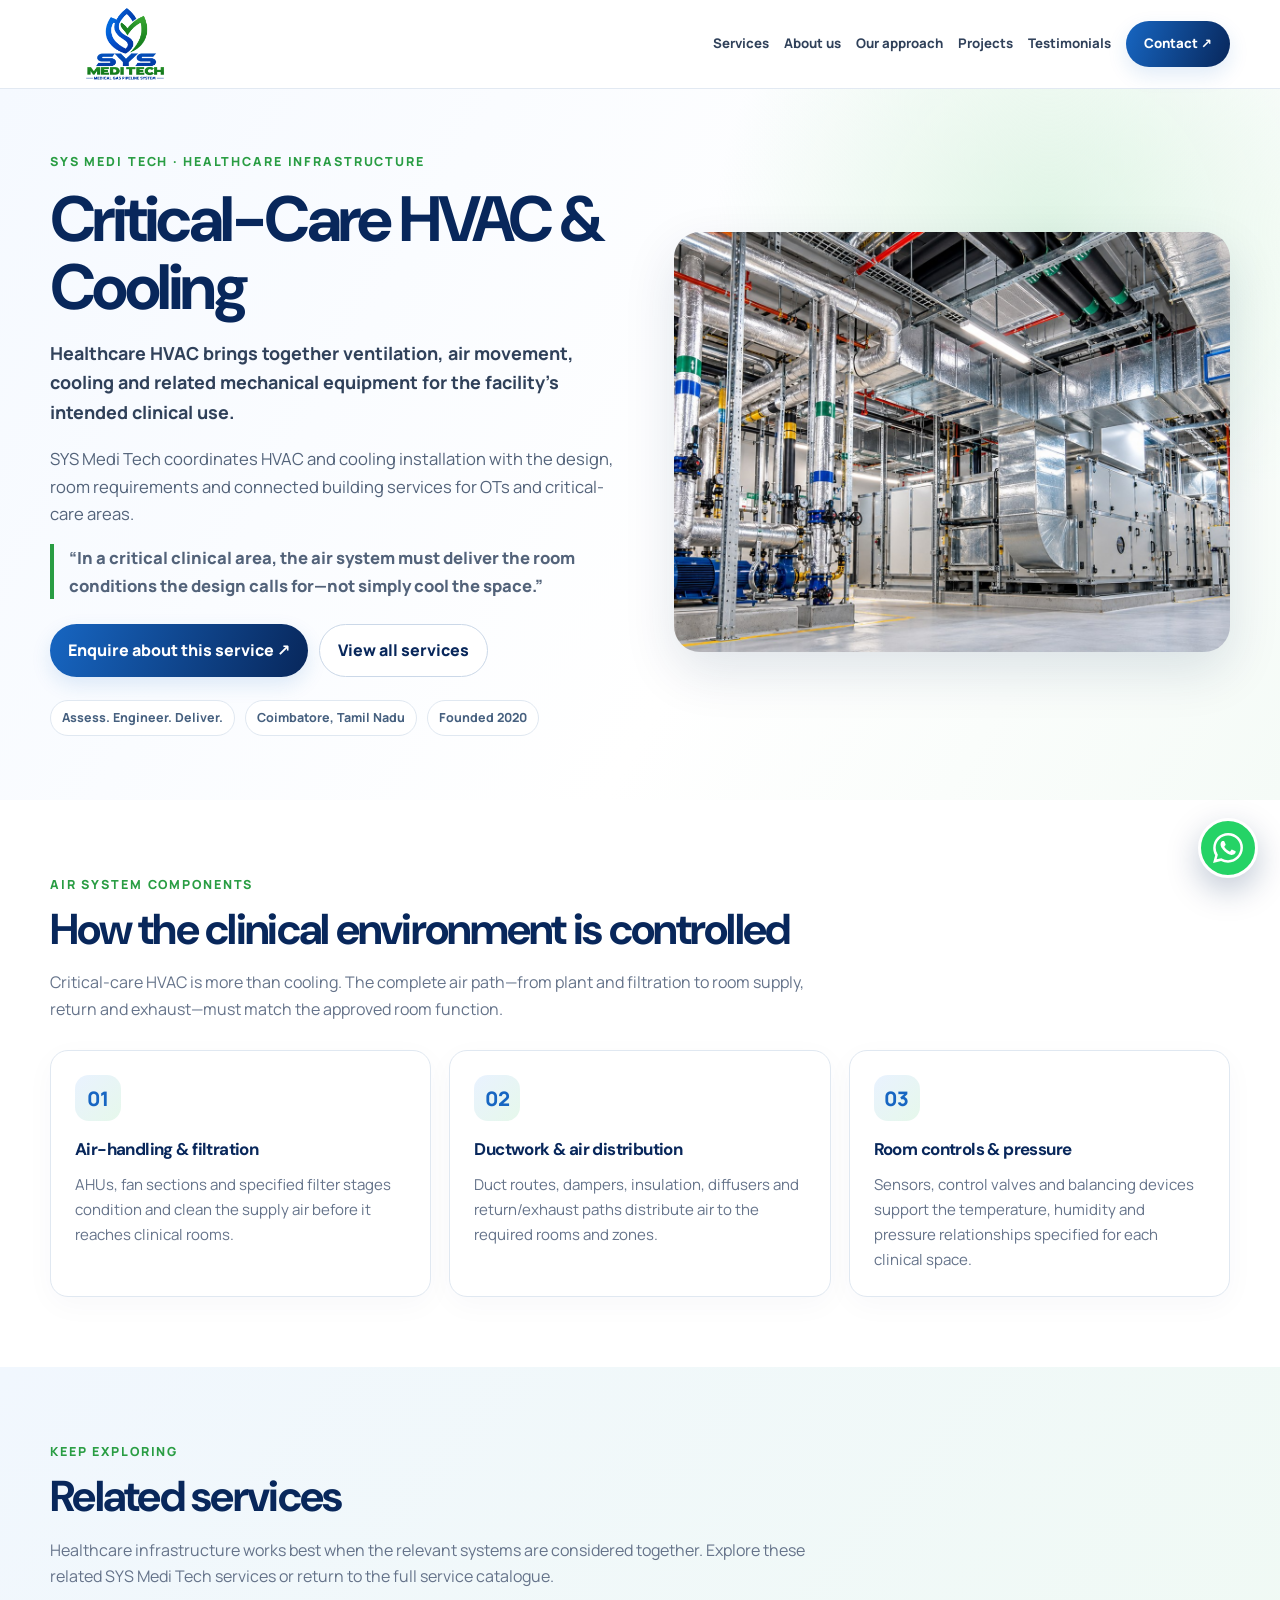
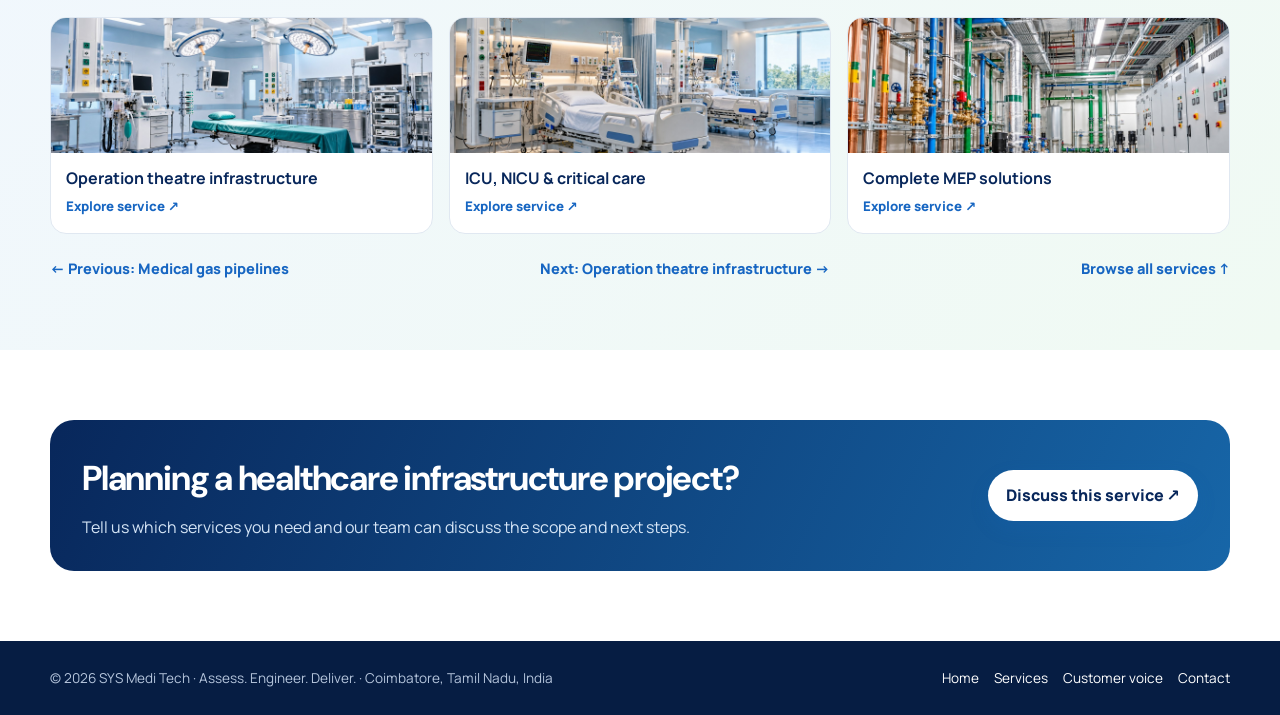
==== commit 3c1eeff1: "Match homepage navigation and simplify service page layout" ====
--- a/critical-care-hvac.html
+++ b/critical-care-hvac.html
@@ -1,11 +1,8 @@
 <!doctype html>
 <html lang="en"><head><meta charset="utf-8"><meta name="viewport" content="width=device-width,initial-scale=1"><meta name="theme-color" content="#08275b"><meta name="description" content="Healthcare HVAC brings together ventilation, air movement, cooling and related mechanical equipment for the facility’s intended clinical use. SYS Medi Tech healthcare infrastructure engineering in Coimbatore, Tamil Nadu."><title>Critical-Care HVAC &amp; Cooling | SYS Medi Tech</title><link rel="stylesheet" href="assets/detail.css"></head><body>
-<header class="header"><div class="container nav"><a class="brand" href="index.html#home" aria-label="SYS Medi Tech homepage"><img src="assets/sys-medi-tech-logo.png" alt="SYS Medi Tech — Medical Gas Pipeline System"></a><button class="menu-btn" id="menuBtn" aria-label="Open navigation" aria-expanded="false">☰</button><nav class="navlinks" id="navLinks" aria-label="Main navigation"><a href="index.html#home">Home</a><a href="index.html#about">About us</a><a href="index.html#services">Services</a><a href="healthcare-environments.html">Healthcare environments</a><a href="critical-care.html">Critical care</a><a href="engineering-delivery.html">Engineering delivery</a><a href="index.html#testimonials">Customer voice</a><a href="index.html#contact">Contact</a><a class="btn" href="index.html?service=Critical-Care%20HVAC%20%26%20Cooling#contact">Request a consultation ↗</a></nav></div></header>
+<header class="header"><div class="container nav"><a class="brand" href="index.html#home" aria-label="SYS Medi Tech homepage"><img src="assets/sys-medi-tech-logo.png" alt="SYS Medi Tech — Medical Gas Pipeline System"></a><button class="menu-btn" id="menuBtn" aria-label="Open navigation" aria-expanded="false">☰</button><nav class="navlinks" id="navLinks" aria-label="Main navigation"><a href="index.html#services">Services</a><a href="index.html#about">About us</a><a href="index.html#approach">Our approach</a><a href="index.html#projects">Projects</a><a href="index.html#testimonials">Testimonials</a><a class="btn btn-primary" href="index.html#contact">Contact ↗</a></nav></div></header>
 <main><section class="hero"><div class="container hero-grid"><div><span class="eyebrow">SYS Medi Tech · Healthcare infrastructure</span><h1>Critical-Care HVAC &amp; Cooling</h1><p class="lead">Healthcare HVAC brings together ventilation, air movement, cooling and related mechanical equipment for the facility’s intended clinical use.</p><p>SYS Medi Tech coordinates HVAC and cooling installation with the design, room requirements and connected building services for OTs and critical-care areas.</p><p class="tagline">“In a critical clinical area, the air system must deliver the room conditions the design calls for—not simply cool the space.”</p><div class="hero-actions"><a class="btn" href="index.html?service=Critical-Care%20HVAC%20%26%20Cooling#contact">Enquire about this service ↗</a><a class="btn alt" href="index.html#services">View all services</a></div><div class="proof-line"><span>Assess. Engineer. Deliver.</span><span>Coimbatore, Tamil Nadu</span><span>Founded 2020</span></div></div><div><img class="hero-photo" src="assets/hvac-plant.jpg" alt="Hospital air-handling equipment, insulated ductwork, colour-coded pipes and utility pumps" fetchpriority="high"></div></div></section>
-<div class="stripe"><div class="container stripe-inner"><strong>Healthcare infrastructure, engineered with precision.</strong><span>Coordinated services · Skilled engineering · Planned delivery</span></div></div>
 <section><div class="container"><div class="section-head"><span class="eyebrow">Air system components</span><h2>How the clinical environment is controlled</h2><p>Critical-care HVAC is more than cooling. The complete air path—from plant and filtration to room supply, return and exhaust—must match the approved room function.</p></div><div class="detail-grid"><article class="detail-card"><div class="icon">01</div><h3>Air-handling &amp; filtration</h3><p>AHUs, fan sections and specified filter stages condition and clean the supply air before it reaches clinical rooms.</p></article><article class="detail-card"><div class="icon">02</div><h3>Ductwork &amp; air distribution</h3><p>Duct routes, dampers, insulation, diffusers and return/exhaust paths distribute air to the required rooms and zones.</p></article><article class="detail-card"><div class="icon">03</div><h3>Room controls &amp; pressure</h3><p>Sensors, control valves and balancing devices support the temperature, humidity and pressure relationships specified for each clinical space.</p></article></div></div></section>
-<section class="pale"><div class="container"><div class="section-head"><span class="eyebrow">Inspection &amp; commissioning</span><h2>HVAC tests that demonstrate room performance</h2><p>Use calibrated instruments and record the room, operating mode, measurement point and acceptance value for each check required by the project.</p></div><div class="test-grid"><article class="test-card"><span class="test-type">01 · DUCTWORK</span><h3>Duct leakage / pressure test</h3><p>Test duct sections to the specified leakage class or project procedure before insulation and closure.</p></article><article class="test-card"><span class="test-type">02 · AIRFLOW</span><h3>Air balancing &amp; air-change rate</h3><p>Measure and balance supply, return and exhaust air at terminals; compare the resulting air-change rate with the approved room criteria.</p></article><article class="test-card"><span class="test-type">03 · PRESSURE</span><h3>Differential pressure &amp; airflow direction</h3><p>Verify the intended pressure relationship between adjacent rooms and confirm the designed direction of airflow.</p></article><article class="test-card"><span class="test-type">04 · ENVIRONMENT</span><h3>Temperature &amp; relative humidity</h3><p>Record room conditions under the agreed operating mode and confirm that control settings maintain the specified range.</p></article><article class="test-card"><span class="test-type">05 · FILTRATION</span><h3>Filter integrity / HEPA scan</h3><p>Where terminal HEPA filters are specified, perform the applicable integrity or leak test and retain the filter identification and results.</p></article><article class="test-card"><span class="test-type">06 · CONTROLS</span><h3>Controls, sensors &amp; alarms</h3><p>Function-check sensors, actuators, interlocks and BMS points included in the design; confirm alarm display and response.</p></article></div><p class="test-disclaimer">These are typical verification points, not a claim that every test has been completed on every project. The approved design, applicable code, equipment manufacturer and contract scope determine the required tests, acceptance limits and authorised sign-off.</p></div></section>
-<section><div class="container"><div class="section-head"><span class="eyebrow">Project records</span><h2>HVAC evidence for operations and maintenance</h2><p>The handover should show how the system was balanced, what equipment was installed and how the facility team can maintain it.</p></div><div class="handover-grid"><article class="handover-card"><h3>System information</h3><ul><li>AHU, fan, filter and control-point schedules</li><li>Duct and equipment as-built drawings</li><li>Filter grades, change intervals and O&amp;M information</li></ul></article><article class="handover-card"><h3>Test &amp; commissioning records</h3><ul><li>Duct leakage and equipment start-up sheets</li><li>Air-balancing and room-condition reports</li><li>Pressure, HEPA integrity and BMS functional records where specified</li></ul></article></div></div></section>
 <section class="related"><div class="container"><div class="section-head"><span class="eyebrow">Keep exploring</span><h2>Related services</h2><p class="related-intro">Healthcare infrastructure works best when the relevant systems are considered together. Explore these related SYS Medi Tech services or return to the full service catalogue.</p></div><div class="related-grid"><a class="related-card" href="operation-theatre-infrastructure.html"><img src="assets/operating-theatre.jpg" alt="Modern operating theatre with surgical lights, clinical equipment and service pendants" loading="lazy"><div class="related-copy"><strong>Operation theatre infrastructure</strong><span>Explore service ↗</span></div></a><a class="related-card" href="icu-nicu-critical-care.html"><img src="assets/icu-nicu.jpg" alt="Modern intensive care room with beds, monitoring equipment and integrated utility services" loading="lazy"><div class="related-copy"><strong>ICU, NICU &amp; critical care</strong><span>Explore service ↗</span></div></a><a class="related-card" href="mep-solutions.html"><img src="assets/mep-engineering.jpg" alt="Healthcare mechanical electrical and plumbing services with cable trays, panels and pipework" loading="lazy"><div class="related-copy"><strong>Complete MEP solutions</strong><span>Explore service ↗</span></div></a></div><div class="service-pagination"><a href="medical-gas-pipeline.html">← Previous: Medical gas pipelines</a><a href="operation-theatre-infrastructure.html">Next: Operation theatre infrastructure →</a><a href="index.html#services">Browse all services ↑</a></div></div></section>
 <section><div class="container"><div class="cta"><div><h2>Planning a healthcare infrastructure project?</h2><p>Tell us which services you need and our team can discuss the scope and next steps.</p></div><a class="btn" href="index.html?service=Critical-Care%20HVAC%20%26%20Cooling#contact">Discuss this service ↗</a></div></div></section></main>
 <footer><div class="container footer-inner"><span>© <span id="year"></span> SYS Medi Tech · Assess. Engineer. Deliver. · Coimbatore, Tamil Nadu, India</span><div class="footer-links"><a href="index.html#home">Home</a><a href="index.html#services">Services</a><a href="index.html#testimonials">Customer voice</a><a href="index.html#contact">Contact</a></div></div></footer>
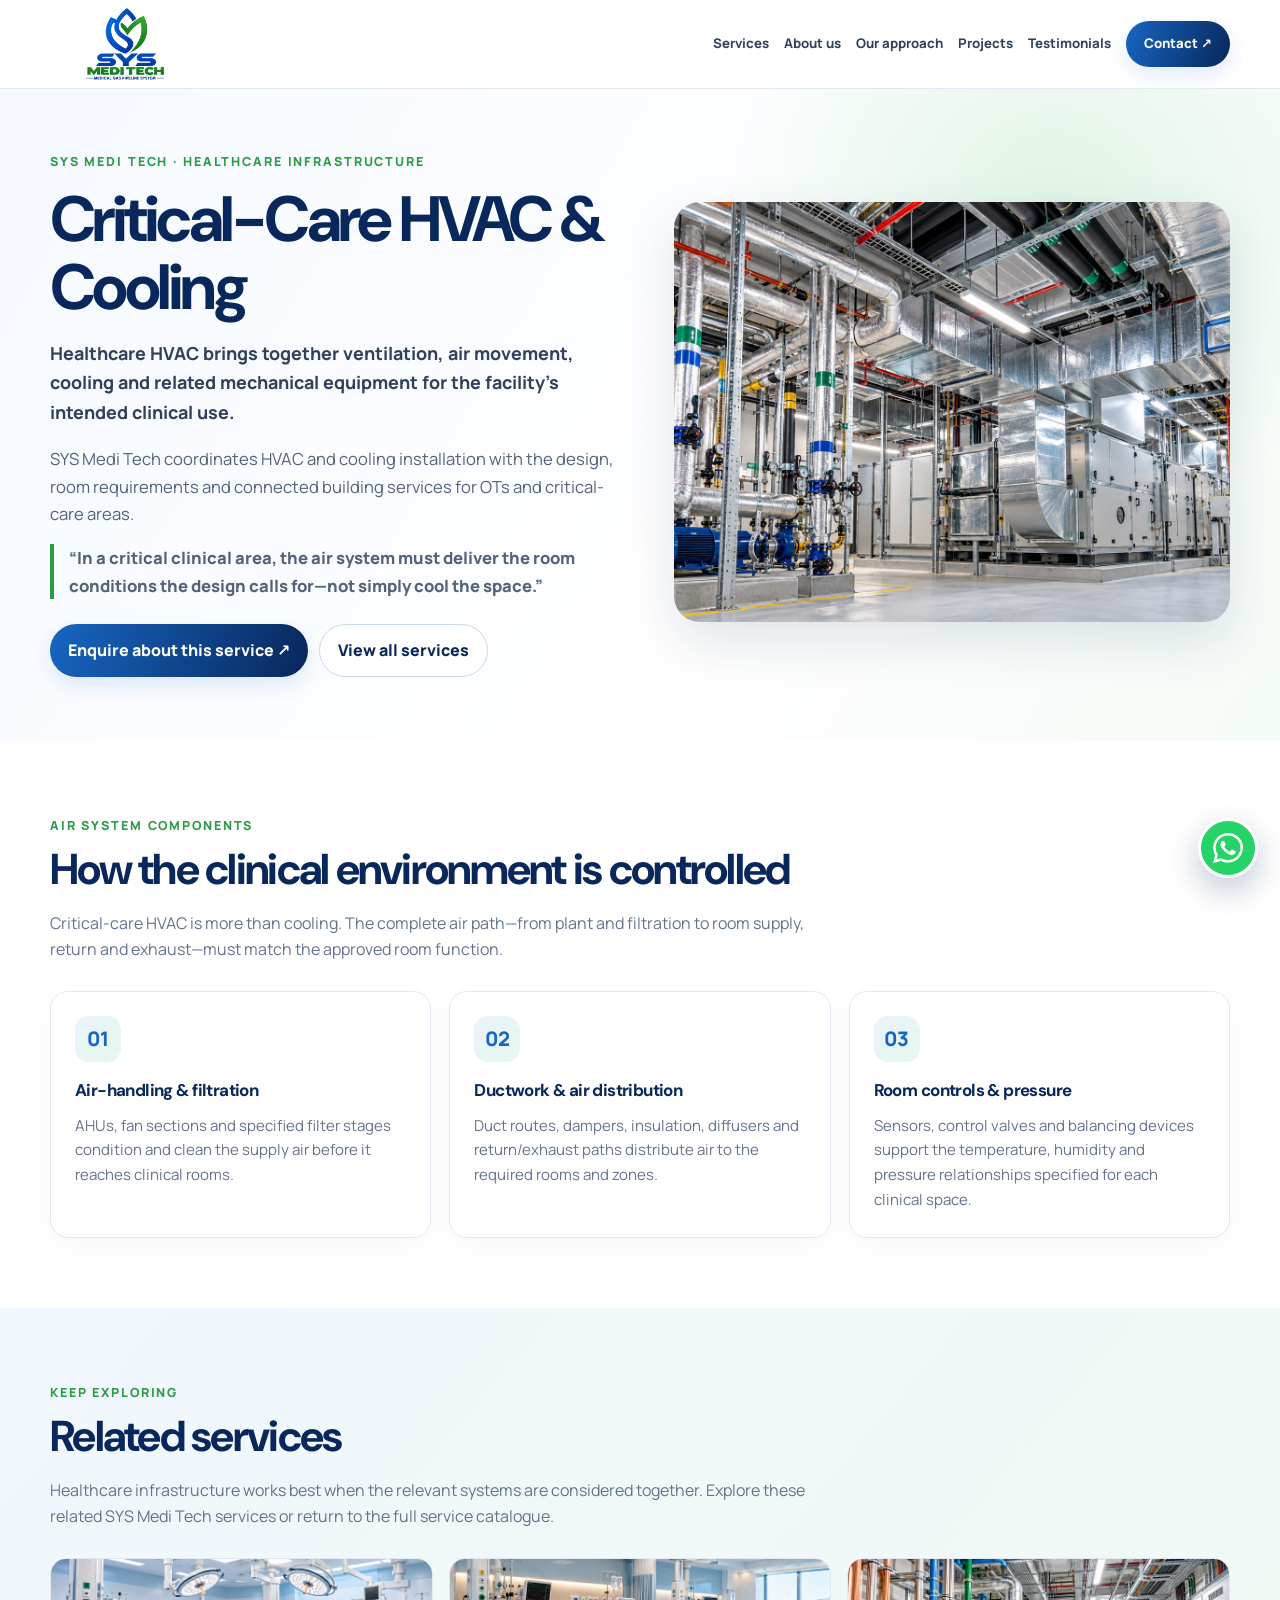
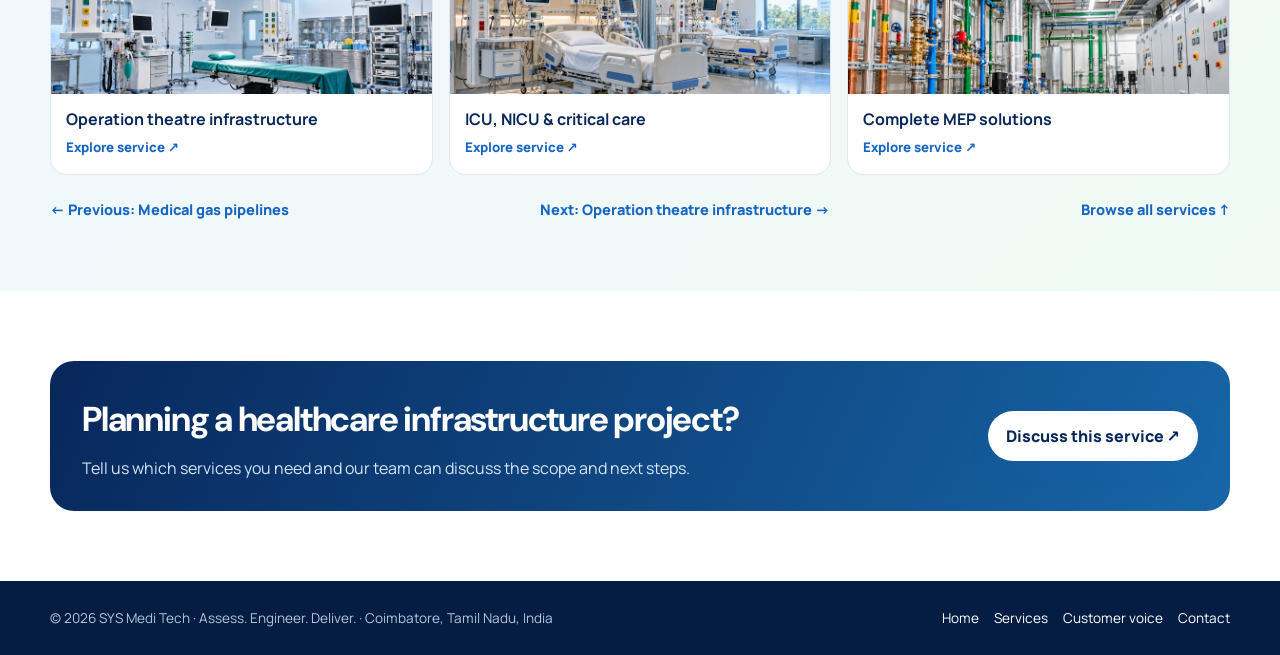
==== commit a6336a47: "Remove repeated hero metadata and align homepage navigation" ====
--- a/critical-care-hvac.html
+++ b/critical-care-hvac.html
@@ -1,7 +1,7 @@
 <!doctype html>
 <html lang="en"><head><meta charset="utf-8"><meta name="viewport" content="width=device-width,initial-scale=1"><meta name="theme-color" content="#08275b"><meta name="description" content="Healthcare HVAC brings together ventilation, air movement, cooling and related mechanical equipment for the facility’s intended clinical use. SYS Medi Tech healthcare infrastructure engineering in Coimbatore, Tamil Nadu."><title>Critical-Care HVAC &amp; Cooling | SYS Medi Tech</title><link rel="stylesheet" href="assets/detail.css"></head><body>
 <header class="header"><div class="container nav"><a class="brand" href="index.html#home" aria-label="SYS Medi Tech homepage"><img src="assets/sys-medi-tech-logo.png" alt="SYS Medi Tech — Medical Gas Pipeline System"></a><button class="menu-btn" id="menuBtn" aria-label="Open navigation" aria-expanded="false">☰</button><nav class="navlinks" id="navLinks" aria-label="Main navigation"><a href="index.html#services">Services</a><a href="index.html#about">About us</a><a href="index.html#approach">Our approach</a><a href="index.html#projects">Projects</a><a href="index.html#testimonials">Testimonials</a><a class="btn btn-primary" href="index.html#contact">Contact ↗</a></nav></div></header>
-<main><section class="hero"><div class="container hero-grid"><div><span class="eyebrow">SYS Medi Tech · Healthcare infrastructure</span><h1>Critical-Care HVAC &amp; Cooling</h1><p class="lead">Healthcare HVAC brings together ventilation, air movement, cooling and related mechanical equipment for the facility’s intended clinical use.</p><p>SYS Medi Tech coordinates HVAC and cooling installation with the design, room requirements and connected building services for OTs and critical-care areas.</p><p class="tagline">“In a critical clinical area, the air system must deliver the room conditions the design calls for—not simply cool the space.”</p><div class="hero-actions"><a class="btn" href="index.html?service=Critical-Care%20HVAC%20%26%20Cooling#contact">Enquire about this service ↗</a><a class="btn alt" href="index.html#services">View all services</a></div><div class="proof-line"><span>Assess. Engineer. Deliver.</span><span>Coimbatore, Tamil Nadu</span><span>Founded 2020</span></div></div><div><img class="hero-photo" src="assets/hvac-plant.jpg" alt="Hospital air-handling equipment, insulated ductwork, colour-coded pipes and utility pumps" fetchpriority="high"></div></div></section>
+<main><section class="hero"><div class="container hero-grid"><div><span class="eyebrow">SYS Medi Tech · Healthcare infrastructure</span><h1>Critical-Care HVAC &amp; Cooling</h1><p class="lead">Healthcare HVAC brings together ventilation, air movement, cooling and related mechanical equipment for the facility’s intended clinical use.</p><p>SYS Medi Tech coordinates HVAC and cooling installation with the design, room requirements and connected building services for OTs and critical-care areas.</p><p class="tagline">“In a critical clinical area, the air system must deliver the room conditions the design calls for—not simply cool the space.”</p><div class="hero-actions"><a class="btn" href="index.html?service=Critical-Care%20HVAC%20%26%20Cooling#contact">Enquire about this service ↗</a><a class="btn alt" href="index.html#services">View all services</a></div></div><div><img class="hero-photo" src="assets/hvac-plant.jpg" alt="Hospital air-handling equipment, insulated ductwork, colour-coded pipes and utility pumps" fetchpriority="high"></div></div></section>
 <section><div class="container"><div class="section-head"><span class="eyebrow">Air system components</span><h2>How the clinical environment is controlled</h2><p>Critical-care HVAC is more than cooling. The complete air path—from plant and filtration to room supply, return and exhaust—must match the approved room function.</p></div><div class="detail-grid"><article class="detail-card"><div class="icon">01</div><h3>Air-handling &amp; filtration</h3><p>AHUs, fan sections and specified filter stages condition and clean the supply air before it reaches clinical rooms.</p></article><article class="detail-card"><div class="icon">02</div><h3>Ductwork &amp; air distribution</h3><p>Duct routes, dampers, insulation, diffusers and return/exhaust paths distribute air to the required rooms and zones.</p></article><article class="detail-card"><div class="icon">03</div><h3>Room controls &amp; pressure</h3><p>Sensors, control valves and balancing devices support the temperature, humidity and pressure relationships specified for each clinical space.</p></article></div></div></section>
 <section class="related"><div class="container"><div class="section-head"><span class="eyebrow">Keep exploring</span><h2>Related services</h2><p class="related-intro">Healthcare infrastructure works best when the relevant systems are considered together. Explore these related SYS Medi Tech services or return to the full service catalogue.</p></div><div class="related-grid"><a class="related-card" href="operation-theatre-infrastructure.html"><img src="assets/operating-theatre.jpg" alt="Modern operating theatre with surgical lights, clinical equipment and service pendants" loading="lazy"><div class="related-copy"><strong>Operation theatre infrastructure</strong><span>Explore service ↗</span></div></a><a class="related-card" href="icu-nicu-critical-care.html"><img src="assets/icu-nicu.jpg" alt="Modern intensive care room with beds, monitoring equipment and integrated utility services" loading="lazy"><div class="related-copy"><strong>ICU, NICU &amp; critical care</strong><span>Explore service ↗</span></div></a><a class="related-card" href="mep-solutions.html"><img src="assets/mep-engineering.jpg" alt="Healthcare mechanical electrical and plumbing services with cable trays, panels and pipework" loading="lazy"><div class="related-copy"><strong>Complete MEP solutions</strong><span>Explore service ↗</span></div></a></div><div class="service-pagination"><a href="medical-gas-pipeline.html">← Previous: Medical gas pipelines</a><a href="operation-theatre-infrastructure.html">Next: Operation theatre infrastructure →</a><a href="index.html#services">Browse all services ↑</a></div></div></section>
 <section><div class="container"><div class="cta"><div><h2>Planning a healthcare infrastructure project?</h2><p>Tell us which services you need and our team can discuss the scope and next steps.</p></div><a class="btn" href="index.html?service=Critical-Care%20HVAC%20%26%20Cooling#contact">Discuss this service ↗</a></div></div></section></main>
--- a/assets/detail.css
+++ b/assets/detail.css
@@ -11,16 +11,3 @@
 .whatsapp-float:hover .whatsapp-tooltip,.whatsapp-float:focus-visible .whatsapp-tooltip{opacity:1;transform:translateX(0)}
 @media(max-width:560px){.whatsapp-float{width:56px;height:56px;right:16px;bottom:18px}.whatsapp-float svg{width:27px;height:27px}}
 
-/* Page-specific technical scope, verification and handover sections. */
-.test-grid{display:grid;grid-template-columns:repeat(3,minmax(0,1fr));gap:16px}
-.test-card{background:#fff;border:1px solid var(--line);border-radius:18px;padding:22px;box-shadow:0 8px 26px #08275b08}
-.test-type{display:inline-block;margin-bottom:10px;padding:5px 9px;border-radius:999px;background:#eaf4ff;color:#14569d;font-size:.7rem;font-weight:900;letter-spacing:.08em}
-.test-card h3{color:var(--navy);font-size:1.03rem;line-height:1.3;margin:0 0 9px}
-.test-card p{color:var(--muted);font-size:.91rem;margin:0}
-.test-disclaimer{margin:18px 0 0;padding:13px 16px;border-left:4px solid var(--green);border-radius:0 10px 10px 0;background:#f0f8f2;color:#36516a;font-size:.84rem}
-.handover-grid{display:grid;grid-template-columns:1fr 1fr;gap:18px}
-.handover-card{background:#f7faff;border:1px solid var(--line);border-radius:18px;padding:24px}
-.handover-card h3{color:var(--navy);font-size:1.08rem;margin:0 0 13px}
-.handover-card ul{margin:0;padding-left:19px;display:grid;gap:9px;color:#40516a;font-size:.92rem}
-@media(max-width:820px){.test-grid{grid-template-columns:1fr 1fr}.handover-grid{grid-template-columns:1fr}}
-@media(max-width:560px){.test-grid{grid-template-columns:1fr}.test-card,.handover-card{padding:19px}}
